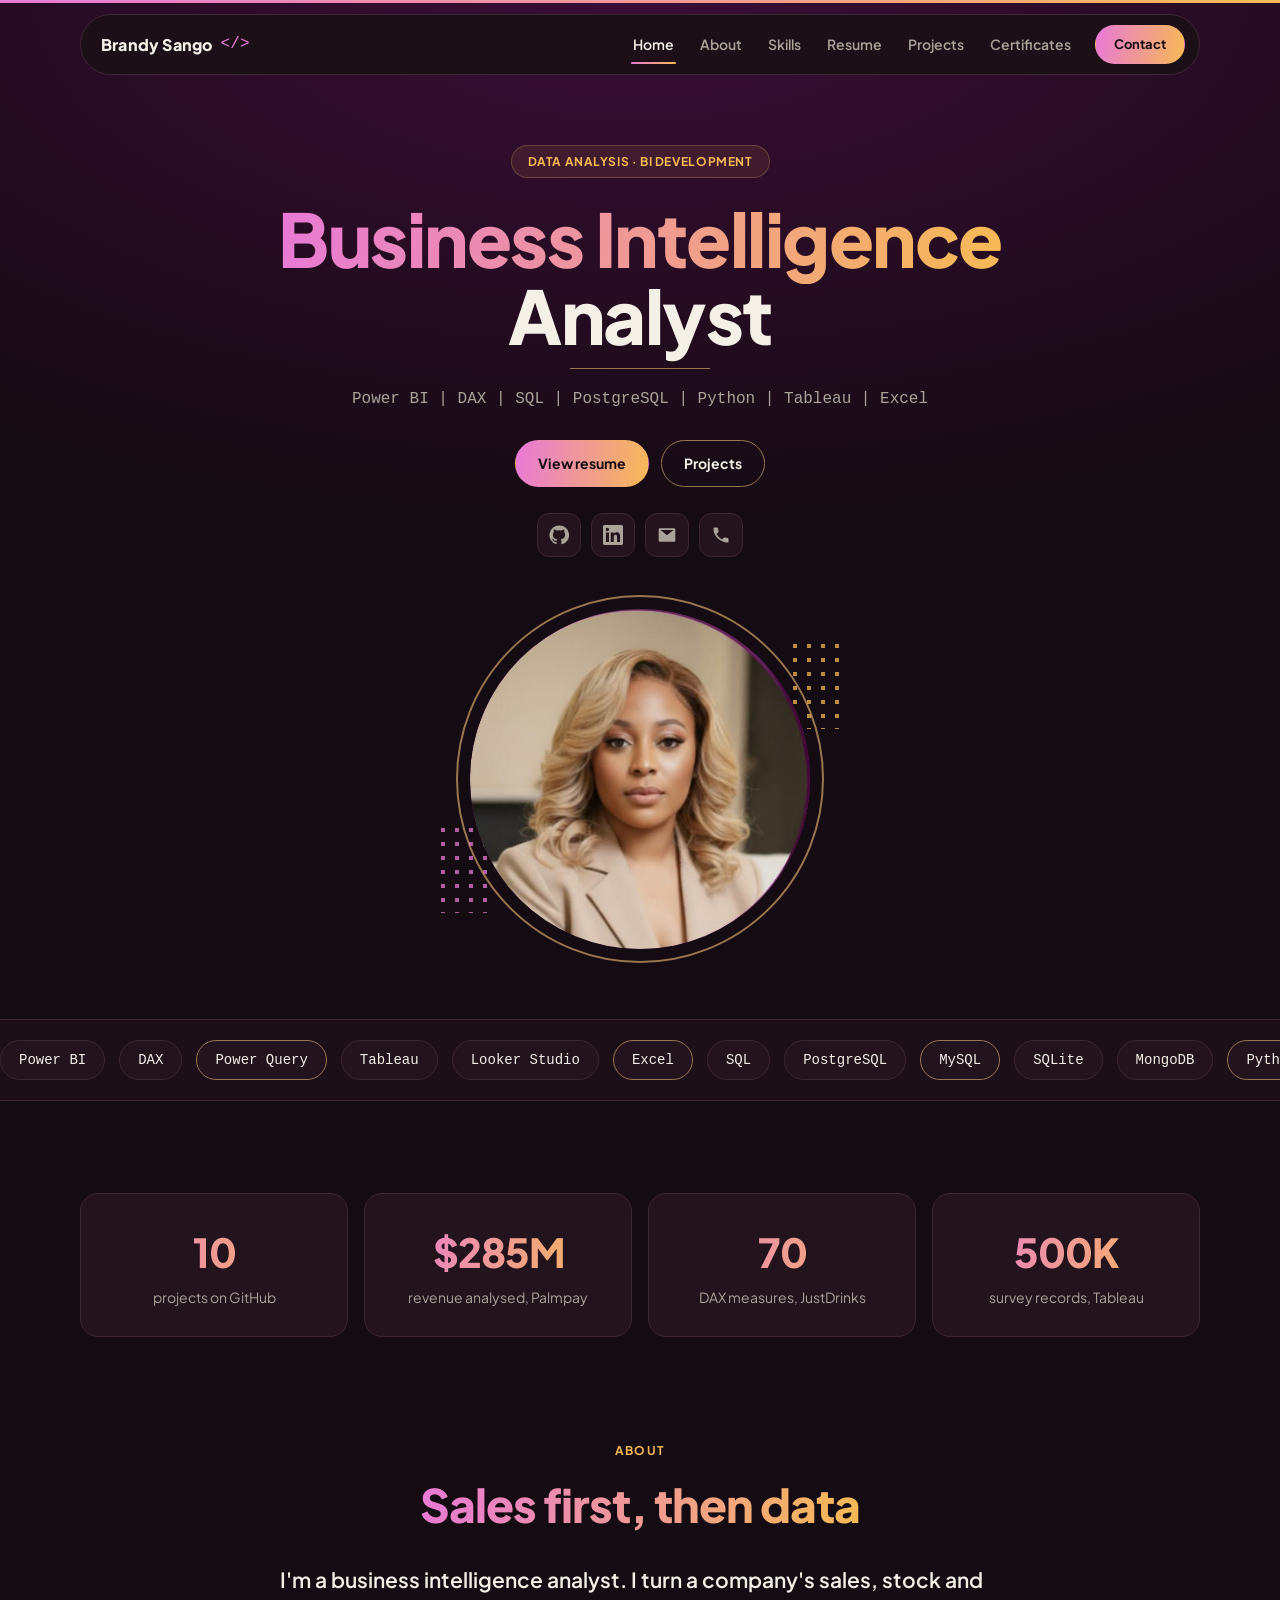
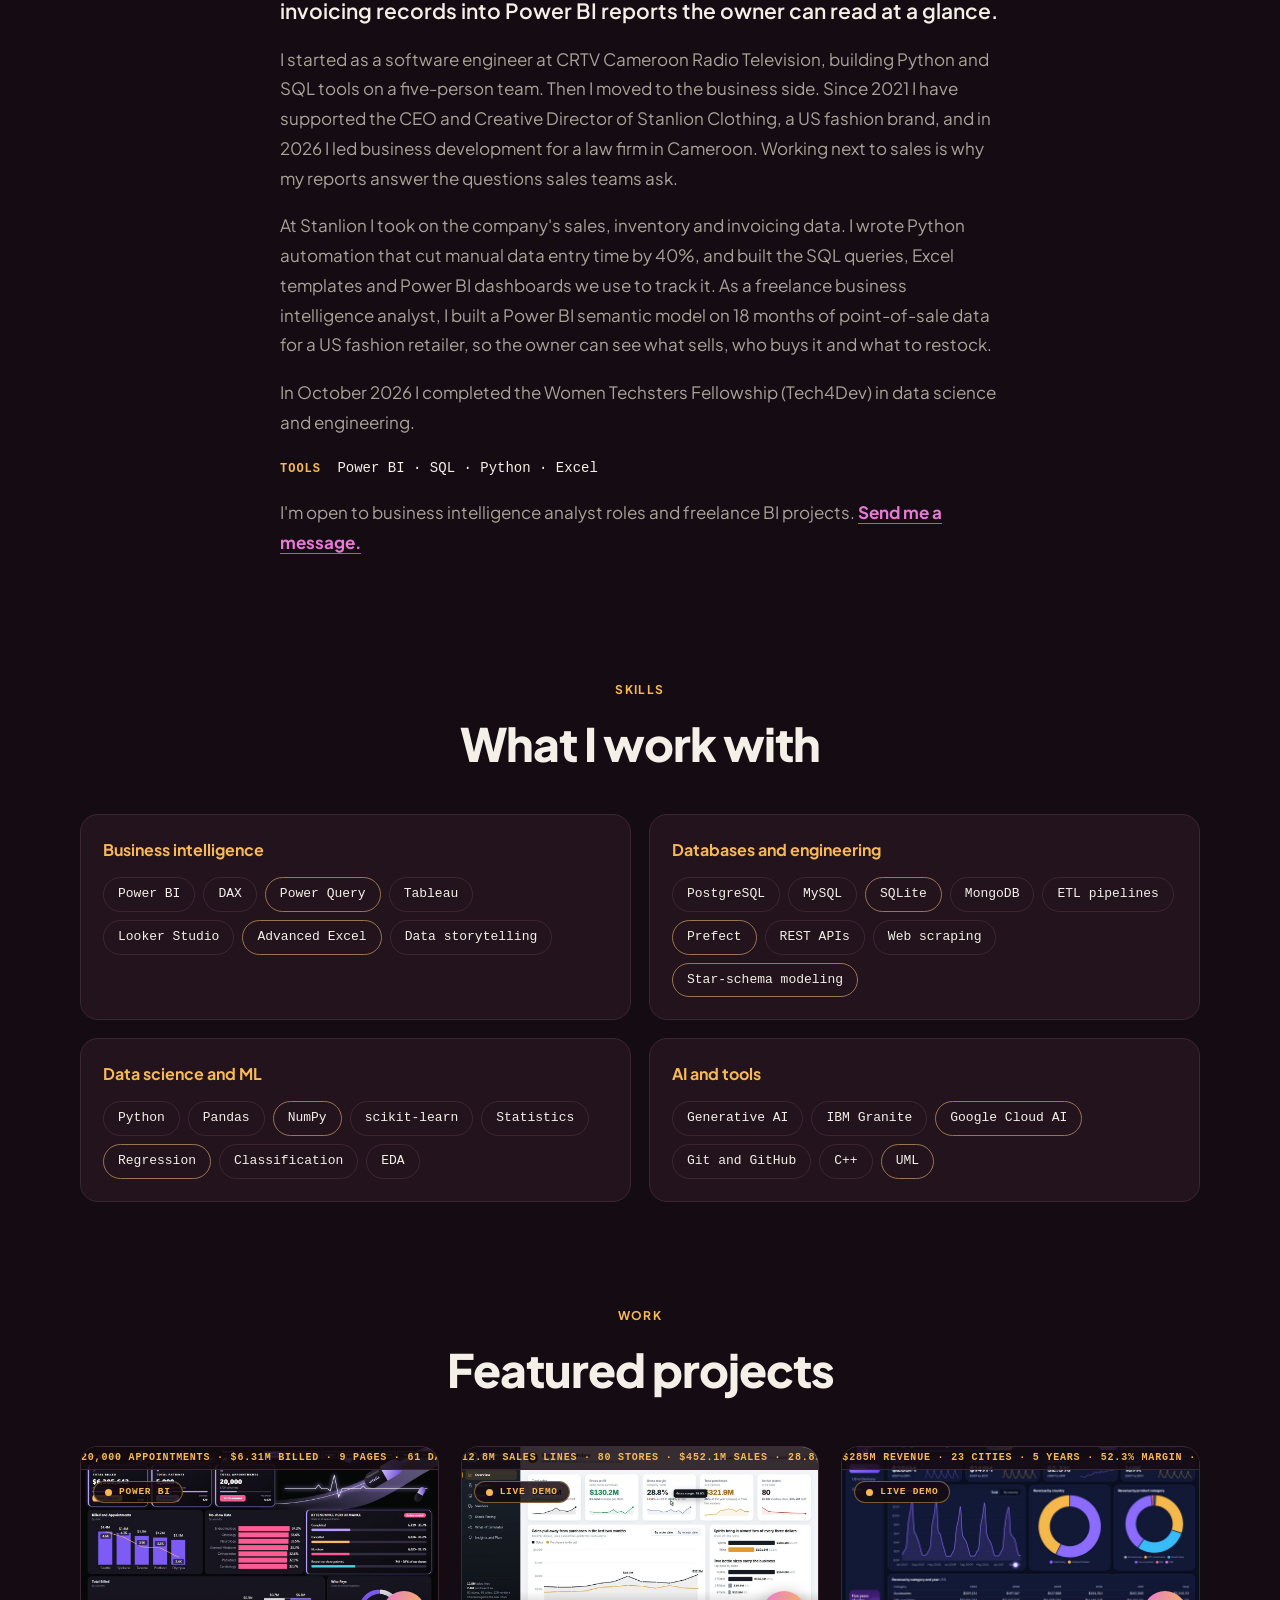
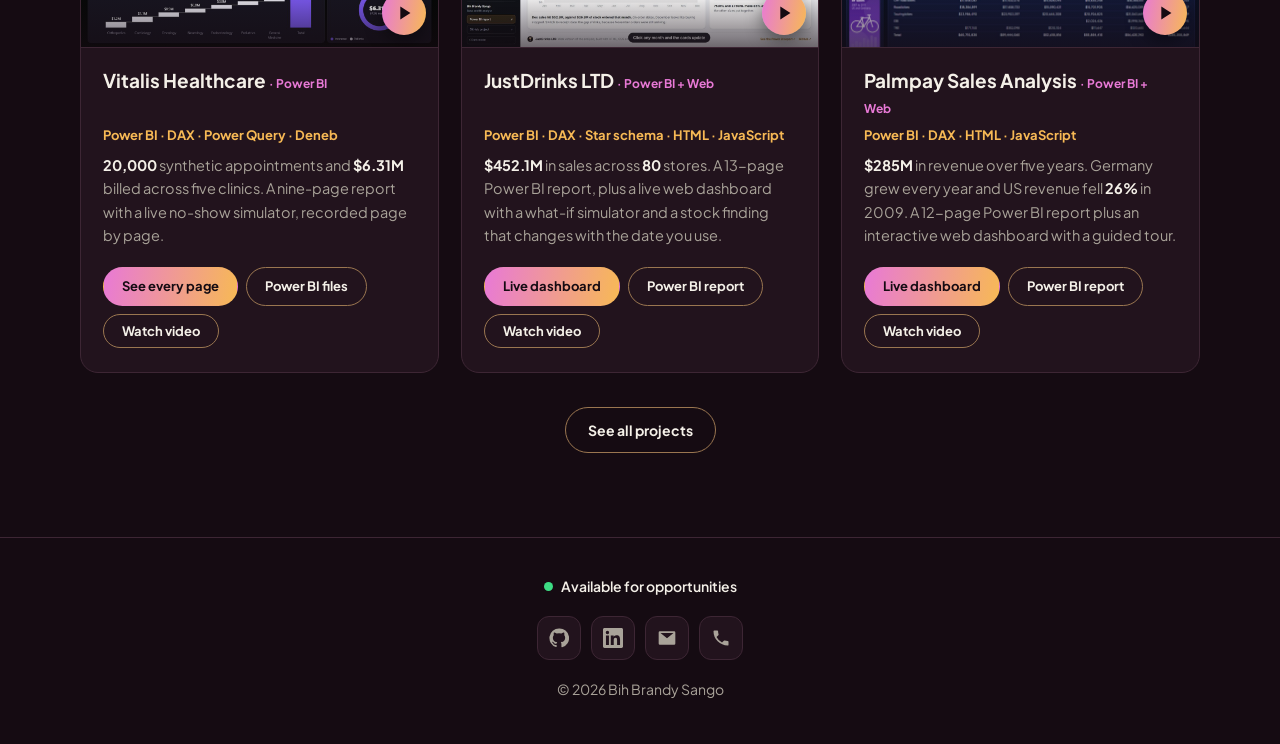
==== index.html @ f1792f14 "Host the JustDrinks live dashboard on the portfolio site Co-Authored-By: Claude Sonnet 5.5 <noreply@" ====
<!doctype html>
<html lang="en">
<head>
<meta charset="utf-8">
<meta name="viewport" content="width=device-width, initial-scale=1">
<title>Brandy Sango | Business Intelligence Analyst</title>
<meta name="description" content="Business intelligence analyst building Power BI, Tableau, SQL and Excel reports. Projects, certificates and résumé.">
<link rel="preconnect" href="https://fonts.googleapis.com">
<link rel="preconnect" href="https://fonts.gstatic.com" crossorigin>
<link href="https://fonts.googleapis.com/css2?family=Plus+Jakarta+Sans:wght@400;500;600;700;800&display=swap" rel="stylesheet">
<link rel="stylesheet" href="assets/css/style.css">
</head>
<body>

<header class="nav">
  <a class="logo" href="index.html">Brandy Sango <i>&lt;/&gt;</i></a>
  <button class="burger" aria-label="Menu"><svg width="22" height="22" viewBox="0 0 24 24" fill="none" stroke="currentColor" stroke-width="2" stroke-linecap="round"><path d="M4 7h16M4 12h16M4 17h16"/></svg></button>
  <nav class="menu">
    <a class="link on" href="index.html">Home</a>
    <a class="link" href="index.html#about">About</a>
    <a class="link" href="index.html#skills">Skills</a>
    <a class="link" href="resume.html">Resume</a>
    <a class="link" href="projects.html">Projects</a>
    <a class="link" href="certificates.html">Certificates</a>
    <a class="btn fill sm" href="contact.html">Contact</a>
  </nav>
</header>

<main>
<section class="hero" style="padding-bottom:70px">
    <div class="wrap">
    <span class="pill">Data analysis · BI development</span>
    <h1><span class="grad">Business Intelligence</span><br>Analyst</h1>
    <span class="hair"></span>
    <p class="tools">Power BI | DAX | SQL | PostgreSQL | Python | Tableau | Excel</p>
    <div class="cta">
      <a class="btn fill" href="assets/docs/Bih-Brandy-Sango-Resume-BI-Analyst.pdf" target="_blank" rel="noopener">View resume</a>
      <a class="btn line" href="projects.html">Projects</a>
    </div>
    <div class="social">
      <a href="https://github.com/bihbrandysango-cloud" aria-label="GitHub" target="_blank" rel="noopener"><svg viewBox="0 0 24 24"><path d="M12 .5a11.5 11.5 0 0 0-3.64 22.41c.58.1.79-.25.79-.56v-2c-3.2.7-3.88-1.37-3.88-1.37-.52-1.33-1.28-1.69-1.28-1.69-1.05-.72.08-.7.08-.7 1.15.08 1.76 1.19 1.76 1.19 1.02 1.76 2.68 1.25 3.34.96.1-.74.4-1.25.73-1.54-2.55-.29-5.24-1.28-5.24-5.69 0-1.26.45-2.28 1.19-3.09-.12-.29-.52-1.46.11-3.04 0 0 .97-.31 3.18 1.18a11 11 0 0 1 5.78 0c2.2-1.49 3.17-1.18 3.17-1.18.63 1.58.23 2.75.11 3.04.74.81 1.18 1.83 1.18 3.09 0 4.42-2.69 5.39-5.26 5.68.41.36.78 1.06.78 2.14v3.17c0 .31.21.67.8.56A11.5 11.5 0 0 0 12 .5z"/></svg></a>
      <a href="https://www.linkedin.com/in/bihbrandy/" aria-label="LinkedIn" target="_blank" rel="noopener"><svg viewBox="0 0 24 24"><path d="M20.45 20.45h-3.56v-5.57c0-1.33-.03-3.04-1.85-3.04-1.86 0-2.14 1.45-2.14 2.95v5.66H9.35V9h3.41v1.56h.05c.48-.9 1.64-1.85 3.37-1.85 3.6 0 4.27 2.37 4.27 5.46v6.28zM5.34 7.43a2.06 2.06 0 1 1 0-4.12 2.06 2.06 0 0 1 0 4.12zM7.12 20.45H3.56V9h3.56v11.45zM22.22 0H1.77C.79 0 0 .77 0 1.73v20.54C0 23.23.79 24 1.77 24h20.45c.98 0 1.78-.77 1.78-1.73V1.73C24 .77 23.2 0 22.22 0z"/></svg></a>
      <a href="mailto:bihbrandy15@gmail.com" aria-label="Email"><svg viewBox="0 0 24 24"><path d="M2 5.5A1.5 1.5 0 0 1 3.5 4h17A1.5 1.5 0 0 1 22 5.5v13a1.5 1.5 0 0 1-1.5 1.5h-17A1.5 1.5 0 0 1 2 18.5v-13zm2.2.5L12 12.2 19.8 6H4.2z"/></svg></a>
      <a href="tel:+237651899848" aria-label="Call +237 651 899 848"><svg viewBox="0 0 24 24"><path d="M6.62 10.79a15.05 15.05 0 0 0 6.59 6.59l2.2-2.2a1 1 0 0 1 1.01-.24 11.36 11.36 0 0 0 3.58.57 1 1 0 0 1 1 1V20a1 1 0 0 1-1 1A17 17 0 0 1 3 4a1 1 0 0 1 1-1h3.5a1 1 0 0 1 1 1c0 1.25.2 2.45.57 3.57a1 1 0 0 1-.25 1.02l-2.2 2.2z"/></svg></a>
    </div>
    <div class="photo">
      <div class="ring"></div>
      <div class="dots a"></div><div class="dots b"></div>
      <div class="frame"><img src="assets/img/headshot-circle.png" alt="Portrait of Brandy Sango"></div>
    </div>
  </div>
</section>

<div class="marquee" aria-label="Skills">
  <div class="track">
    <span class="chip">Power BI</span><span class="chip">DAX</span><span class="chip">Power Query</span><span class="chip">Tableau</span><span class="chip">Looker Studio</span><span class="chip">Excel</span><span class="chip">SQL</span><span class="chip">PostgreSQL</span><span class="chip">MySQL</span><span class="chip">SQLite</span><span class="chip">MongoDB</span><span class="chip">Python</span><span class="chip">Pandas</span><span class="chip">NumPy</span><span class="chip">scikit-learn</span><span class="chip">ETL</span><span class="chip">Prefect</span><span class="chip">REST APIs</span><span class="chip">Web scraping</span><span class="chip">Data modeling</span><span class="chip">Machine learning</span><span class="chip">Generative AI</span><span class="chip">Git</span>
    <span class="chip">Power BI</span><span class="chip">DAX</span><span class="chip">Power Query</span><span class="chip">Tableau</span><span class="chip">Looker Studio</span><span class="chip">Excel</span><span class="chip">SQL</span><span class="chip">PostgreSQL</span><span class="chip">MySQL</span><span class="chip">SQLite</span><span class="chip">MongoDB</span><span class="chip">Python</span><span class="chip">Pandas</span><span class="chip">NumPy</span><span class="chip">scikit-learn</span><span class="chip">ETL</span><span class="chip">Prefect</span><span class="chip">REST APIs</span><span class="chip">Web scraping</span><span class="chip">Data modeling</span><span class="chip">Machine learning</span><span class="chip">Generative AI</span><span class="chip">Git</span>
  </div>
</div>

<section>
  <div class="wrap">
    <div class="stats">
      <div class="stat rv"><b class="grad" data-count="10">0</b><span>projects on GitHub</span></div>
      <div class="stat rv d1"><b class="grad" data-count="285" data-prefix="$" data-suffix="M">0</b><span>revenue analysed, Palmpay</span></div>
      <div class="stat rv d2"><b class="grad" data-count="70">0</b><span>DAX measures, JustDrinks</span></div>
      <div class="stat rv d3"><b class="grad" data-count="500" data-suffix="K">0</b><span>survey records, Tableau</span></div>
    </div>
  </div>
</section>

<section id="about" style="padding-top:20px">
  <div class="wrap about">
    <div class="eyebrow">About</div>
    <h2 class="title"><span class="grad">Sales first, then data</span></h2>
    <div class="abtext">
      <p class="lead rv">I'm a business intelligence analyst. I turn a company's sales, stock and invoicing records into Power BI reports the owner can read at a glance.</p>
      <p class="rv">I started as a software engineer at CRTV Cameroon Radio Television, building Python and SQL tools on a five-person team. Then I moved to the business side. Since 2021 I have supported the CEO and Creative Director of Stanlion Clothing, a US fashion brand, and in 2026 I led business development for a law firm in Cameroon. Working next to sales is why my reports answer the questions sales teams ask.</p>
      <p class="rv">At Stanlion I took on the company's sales, inventory and invoicing data. I wrote Python automation that cut manual data entry time by 40%, and built the SQL queries, Excel templates and Power BI dashboards we use to track it. As a freelance business intelligence analyst, I built a Power BI semantic model on 18 months of point-of-sale data for a US fashion retailer, so the owner can see what sells, who buys it and what to restock.</p>
      <p class="rv">In October 2026 I completed the Women Techsters Fellowship (Tech4Dev) in data science and engineering.</p>
      <p class="tl rv"><span>Tools</span> Power BI · SQL · Python · Excel</p>
      <p class="rv">I'm open to business intelligence analyst roles and freelance BI projects. <a class="inl" href="contact.html">Send me a message.</a></p>
    </div>
  </div>
</section>

<section id="skills" style="padding-top:20px">
  <div class="wrap">
    <div class="eyebrow">Skills</div>
    <h2 class="title">What I work with</h2>
    <div class="skills">
      <div class="skillbox rv d0"><h3>Business intelligence</h3><div class="chips"><span class="chip">Power BI</span><span class="chip">DAX</span><span class="chip">Power Query</span><span class="chip">Tableau</span><span class="chip">Looker Studio</span><span class="chip">Advanced Excel</span><span class="chip">Data storytelling</span></div></div>
      <div class="skillbox rv d1"><h3>Databases and engineering</h3><div class="chips"><span class="chip">PostgreSQL</span><span class="chip">MySQL</span><span class="chip">SQLite</span><span class="chip">MongoDB</span><span class="chip">ETL pipelines</span><span class="chip">Prefect</span><span class="chip">REST APIs</span><span class="chip">Web scraping</span><span class="chip">Star-schema modeling</span></div></div>
      <div class="skillbox rv d2"><h3>Data science and ML</h3><div class="chips"><span class="chip">Python</span><span class="chip">Pandas</span><span class="chip">NumPy</span><span class="chip">scikit-learn</span><span class="chip">Statistics</span><span class="chip">Regression</span><span class="chip">Classification</span><span class="chip">EDA</span></div></div>
      <div class="skillbox rv d3"><h3>AI and tools</h3><div class="chips"><span class="chip">Generative AI</span><span class="chip">IBM Granite</span><span class="chip">Google Cloud AI</span><span class="chip">Git and GitHub</span><span class="chip">C++</span><span class="chip">UML</span></div></div>
    </div>
  </div>
</section>

<section style="padding-top:20px">
  <div class="wrap">
    <div class="eyebrow">Work</div>
    <h2 class="title">Featured projects</h2>
    <div class="cards">
      <article class="pcard vcard rv d0" data-tag="Power BI">
        <div class="shot">
          <div class="ticker" aria-hidden="true"><span>20,000 APPOINTMENTS  ·  $6.31M BILLED  ·  9 PAGES  ·  61 DAX MEASURES  ·  NO-SHOW SIMULATOR  ·  POWER BI  ·  20,000 APPOINTMENTS  ·  $6.31M BILLED  ·  9 PAGES  ·  61 DAX MEASURES  ·  NO-SHOW SIMULATOR  ·  POWER BI  ·  20,000 APPOINTMENTS  ·  $6.31M BILLED  ·  9 PAGES  ·  61 DAX MEASURES  ·  NO-SHOW SIMULATOR  ·  POWER BI  ·  20,000 APPOINTMENTS  ·  $6.31M BILLED  ·  9 PAGES  ·  61 DAX MEASURES  ·  NO-SHOW SIMULATOR  ·  POWER BI  ·  </span></div>
          <video class="cover" src="projects/vitalis/vitalis-tour.mp4" poster="projects/vitalis/poster.jpg" muted loop playsinline preload="none" aria-label="Silent screen recording of every page of the Vitalis Power BI report"></video>
          <span class="badge"><i></i>POWER BI</span>
          <button class="play" type="button" aria-label="Watch the 73-second walkthrough"><svg viewBox="0 0 24 24" width="22" height="22"><path d="M8 5v14l11-7z" fill="currentColor"/></svg></button>
        </div>
        <div class="body">
          <h3>Vitalis Healthcare <span class="tag">· Power BI</span></h3>
          <div class="tools-line">Power BI · DAX · Power Query · Deneb</div>
          <p><strong>20,000</strong> synthetic appointments and <strong>$6.31M</strong> billed across five clinics. A nine-page report with a live no-show simulator, recorded page by page.</p>
          <div class="actions"><a class="btn fill sm" href="projects/vitalis/">See every page</a><a class="btn line sm" href="https://github.com/bihbrandysango-cloud/vitalis-healthcare" target="_blank" rel="noopener">Power BI files</a><button class="btn line sm watch" type="button">Watch video</button></div>
        </div>
      </article>
      <article class="pcard vcard rv d0" data-tag="Capstone">
        <div class="shot">
          <div class="ticker" aria-hidden="true"><span>12.8M SALES LINES  ·  80 STORES  ·  $452.1M SALES  ·  28.8% MARGIN  ·  WHAT-IF SIMULATOR  ·  POWER BI + WEB  ·  12.8M SALES LINES  ·  80 STORES  ·  $452.1M SALES  ·  28.8% MARGIN  ·  WHAT-IF SIMULATOR  ·  POWER BI + WEB  ·  12.8M SALES LINES  ·  80 STORES  ·  $452.1M SALES  ·  28.8% MARGIN  ·  WHAT-IF SIMULATOR  ·  POWER BI + WEB  ·  12.8M SALES LINES  ·  80 STORES  ·  $452.1M SALES  ·  28.8% MARGIN  ·  WHAT-IF SIMULATOR  ·  POWER BI + WEB  ·  </span></div>
          <video class="cover" src="assets/video/justdrinks-walkthrough.mp4" poster="assets/img/projects/justdrinks-cover.jpg" muted loop playsinline preload="none" aria-label="Silent screen recording of the JustDrinks web dashboard"></video>
          <span class="badge"><i></i>LIVE DEMO</span>
          <button class="play" type="button" aria-label="Watch the 55-second walkthrough"><svg viewBox="0 0 24 24" width="22" height="22"><path d="M8 5v14l11-7z" fill="currentColor"/></svg></button>
        </div>
        <div class="body">
          <h3>JustDrinks LTD <span class="tag">· Power BI + Web</span></h3>
          <div class="tools-line">Power BI · DAX · Star schema · HTML · JavaScript</div>
          <p><strong>$452.1M</strong> in sales across <strong>80</strong> stores. A 13-page Power BI report, plus a live web dashboard with a what-if simulator and a stock finding that changes with the date you use.</p>
          <div class="actions"><a class="btn fill sm" href="projects/justdrinks/">Live dashboard</a><a class="btn line sm" href="https://github.com/bihbrandysango-cloud/justdrinks-ltd-analysis#report-pages" target="_blank" rel="noopener">Power BI report</a><button class="btn line sm watch" type="button">Watch video</button></div>
        </div>
      </article>
      <article class="pcard vcard rv d0" data-tag="Power BI">
        <div class="shot">
          <div class="ticker" aria-hidden="true"><span>$285M REVENUE  ·  23 CITIES  ·  5 YEARS  ·  52.3% MARGIN  ·  GUIDED TOUR  ·  POWER BI + WEB  ·  $285M REVENUE  ·  23 CITIES  ·  5 YEARS  ·  52.3% MARGIN  ·  GUIDED TOUR  ·  POWER BI + WEB  ·  $285M REVENUE  ·  23 CITIES  ·  5 YEARS  ·  52.3% MARGIN  ·  GUIDED TOUR  ·  POWER BI + WEB  ·  $285M REVENUE  ·  23 CITIES  ·  5 YEARS  ·  52.3% MARGIN  ·  GUIDED TOUR  ·  POWER BI + WEB  ·  </span></div>
          <video class="cover" src="projects/palmpay/palmpay-tour.mp4" poster="projects/palmpay/poster.jpg" muted loop playsinline preload="none" aria-label="Silent screen recording of the Palmpay web dashboard"></video>
          <span class="badge"><i></i>LIVE DEMO</span>
          <button class="play" type="button" aria-label="Watch the 30-second walkthrough"><svg viewBox="0 0 24 24" width="22" height="22"><path d="M8 5v14l11-7z" fill="currentColor"/></svg></button>
        </div>
        <div class="body">
          <h3>Palmpay Sales Analysis <span class="tag">· Power BI + Web</span></h3>
          <div class="tools-line">Power BI · DAX · HTML · JavaScript</div>
          <p><strong>$285M</strong> in revenue over five years. Germany grew every year and US revenue fell <strong>26%</strong> in 2009. A 12-page Power BI report plus an interactive web dashboard with a guided tour.</p>
          <div class="actions"><a class="btn fill sm" href="projects/palmpay/">Live dashboard</a><a class="btn line sm" href="https://github.com/bihbrandysango-cloud/palmpay-bi-assessment" target="_blank" rel="noopener">Power BI report</a><button class="btn line sm watch" type="button">Watch video</button></div>
        </div>
      </article>
    </div>
    <div class="more"><a class="btn line" href="projects.html">See all projects</a></div>
  </div>
</section>
</main>

<footer>
  <div class="wrap">
    <div class="avail">Available for opportunities</div>
    <div class="social">
      <a href="https://github.com/bihbrandysango-cloud" aria-label="GitHub" target="_blank" rel="noopener"><svg viewBox="0 0 24 24"><path d="M12 .5a11.5 11.5 0 0 0-3.64 22.41c.58.1.79-.25.79-.56v-2c-3.2.7-3.88-1.37-3.88-1.37-.52-1.33-1.28-1.69-1.28-1.69-1.05-.72.08-.7.08-.7 1.15.08 1.76 1.19 1.76 1.19 1.02 1.76 2.68 1.25 3.34.96.1-.74.4-1.25.73-1.54-2.55-.29-5.24-1.28-5.24-5.69 0-1.26.45-2.28 1.19-3.09-.12-.29-.52-1.46.11-3.04 0 0 .97-.31 3.18 1.18a11 11 0 0 1 5.78 0c2.2-1.49 3.17-1.18 3.17-1.18.63 1.58.23 2.75.11 3.04.74.81 1.18 1.83 1.18 3.09 0 4.42-2.69 5.39-5.26 5.68.41.36.78 1.06.78 2.14v3.17c0 .31.21.67.8.56A11.5 11.5 0 0 0 12 .5z"/></svg></a>
      <a href="https://www.linkedin.com/in/bihbrandy/" aria-label="LinkedIn" target="_blank" rel="noopener"><svg viewBox="0 0 24 24"><path d="M20.45 20.45h-3.56v-5.57c0-1.33-.03-3.04-1.85-3.04-1.86 0-2.14 1.45-2.14 2.95v5.66H9.35V9h3.41v1.56h.05c.48-.9 1.64-1.85 3.37-1.85 3.6 0 4.27 2.37 4.27 5.46v6.28zM5.34 7.43a2.06 2.06 0 1 1 0-4.12 2.06 2.06 0 0 1 0 4.12zM7.12 20.45H3.56V9h3.56v11.45zM22.22 0H1.77C.79 0 0 .77 0 1.73v20.54C0 23.23.79 24 1.77 24h20.45c.98 0 1.78-.77 1.78-1.73V1.73C24 .77 23.2 0 22.22 0z"/></svg></a>
      <a href="mailto:bihbrandy15@gmail.com" aria-label="Email"><svg viewBox="0 0 24 24"><path d="M2 5.5A1.5 1.5 0 0 1 3.5 4h17A1.5 1.5 0 0 1 22 5.5v13a1.5 1.5 0 0 1-1.5 1.5h-17A1.5 1.5 0 0 1 2 18.5v-13zm2.2.5L12 12.2 19.8 6H4.2z"/></svg></a>
      <a href="tel:+237651899848" aria-label="Call +237 651 899 848"><svg viewBox="0 0 24 24"><path d="M6.62 10.79a15.05 15.05 0 0 0 6.59 6.59l2.2-2.2a1 1 0 0 1 1.01-.24 11.36 11.36 0 0 0 3.58.57 1 1 0 0 1 1 1V20a1 1 0 0 1-1 1A17 17 0 0 1 3 4a1 1 0 0 1 1-1h3.5a1 1 0 0 1 1 1c0 1.25.2 2.45.57 3.57a1 1 0 0 1-.25 1.02l-2.2 2.2z"/></svg></a>
    </div>
    © 2026 Bih Brandy Sango
  </div>
</footer>

<script src="assets/js/main.js"></script>
<script src="assets/js/video-card.js"></script>
</body>
</html>
---- assets/css/style.css ----
:root {
  --bg: #150b12;
  --bg-2: #1c0f18;
  --card: #22131d;
  --line: #3d2634;
  --bronze: #9a7650;
  --text: #f4f0e8;
  --muted: #a9a399;
  --coral: #e879d6;
  --gold: #f7b955;
  --grad: linear-gradient(100deg, var(--coral), var(--gold));
  --radius: 18px;
  --max: 1120px;
}
* { box-sizing: border-box; }
html { scroll-behavior: smooth; }
body {
  margin: 0; background: radial-gradient(ellipse 90% 520px at 50% 0, #3a0d36 0%, rgba(58,13,54,0) 100%) no-repeat, var(--bg); color: var(--text);
  font-family: "Plus Jakarta Sans", system-ui, -apple-system, "Segoe UI", sans-serif;
  line-height: 1.6; -webkit-font-smoothing: antialiased; overflow-x: hidden;
}
body::before {
  content: ""; position: fixed; inset: 0 0 auto 0; height: 3px; z-index: 60;
  background: var(--grad);
}
a { color: inherit; text-decoration: none; }
img { max-width: 100%; display: block; }
.wrap { width: min(var(--max), 100% - 40px); margin: 0 auto; }
.grad {
  background: linear-gradient(100deg, var(--coral), var(--gold), var(--coral));
  background-size: 200% 100%;
  -webkit-background-clip: text; background-clip: text; color: transparent;
  animation: shimmer 6s linear infinite;
}
@keyframes shimmer { to { background-position: -200% 0; } }

/* nav */
.nav {
  position: sticky; top: 14px; z-index: 50; margin: 14px auto 0;
  width: min(var(--max), 100% - 28px);
  display: flex; align-items: center; gap: 22px;
  padding: 10px 14px 10px 20px; border-radius: 999px;
  background: var(--bg-2);
  border: 1px solid var(--line);
}
.logo { font-weight: 800; letter-spacing: .2px; margin-right: auto; display: flex; align-items: center; gap: 8px; }
.logo i { font-style: normal; color: var(--coral); font-family: ui-monospace, Consolas, monospace; font-weight: 500; }
.nav a.link { color: var(--muted); font-size: 14px; font-weight: 600; padding: 6px 2px; position: relative; transition: color .2s; }
.nav a.link:hover, .nav a.link.on { color: var(--text); }
.nav a.link.on::after, .nav a.link:hover::after {
  content: ""; position: absolute; left: 0; right: 0; bottom: -2px; height: 2px; border-radius: 2px; background: var(--grad);
}
.btn {
  display: inline-flex; align-items: center; gap: 8px; font-weight: 700; font-size: 14px;
  padding: 11px 22px; border-radius: 999px; border: 1px solid transparent; cursor: pointer;
  transition: transform .2s, box-shadow .25s, background .2s, border-color .2s;
}
.btn.fill { background: var(--grad); color: #150b12; }
.btn.fill:hover { transform: translateY(-2px); }
.btn.line { border-color: var(--bronze); color: var(--text); background: transparent; }
.btn.line:hover { border-color: var(--gold); transform: translateY(-2px); background: rgba(247, 185, 85, .07); }
.btn.sm { padding: 8px 18px; font-size: 13px; }
.burger { display: none; background: none; border: 0; color: var(--text); width: 36px; height: 36px; cursor: pointer; }

/* hero */
.hero { position: relative; padding: 70px 0 30px; text-align: center; overflow: hidden; }
.hero .wrap { position: relative; z-index: 1; }
.pill {
  display: inline-block; font-size: 12px; font-weight: 700; letter-spacing: .6px; text-transform: uppercase;
  padding: 6px 16px; border-radius: 999px; color: var(--gold);
  background: rgba(247, 185, 85, .09); border: 1px solid rgba(138, 106, 71, .55);
}
.hero h1 { font-size: clamp(38px, 7vw, 74px); line-height: 1.04; margin: 22px 0 14px; font-weight: 800; letter-spacing: -1.5px; }
.hero .tools { color: var(--muted); font-size: 16px; margin: 0 0 28px; font-family: ui-monospace, Consolas, monospace; }
.cta { display: flex; gap: 12px; justify-content: center; flex-wrap: wrap; }
.social { display: flex; gap: 10px; justify-content: center; margin-top: 26px; }
.social a {
  width: 44px; height: 44px; border-radius: 12px; display: grid; place-items: center;
  background: var(--card); border: 1px solid var(--line); color: var(--muted);
  transition: transform .2s, color .2s, border-color .2s;
}
.social a:hover { color: var(--gold); border-color: var(--bronze); transform: translateY(-3px); }
.social svg { width: 20px; height: 20px; fill: currentColor; }

/* photo */
.photo { position: relative; width: min(340px, 78vw); margin: 52px auto 0; aspect-ratio: 1; }
.photo .frame {
  position: absolute; inset: 0; border-radius: 50%; overflow: hidden;
  background: #692161;
  animation: bob 6s ease-in-out infinite;
}
.photo img { width: 100%; height: 100%; object-fit: cover; object-position: 50% 50%; mix-blend-mode: normal; }
.photo .ring { position: absolute; inset: -14px; border: 2px solid var(--bronze); border-radius: 50%; }
.dots { position: absolute; width: 56px; height: 90px; background-image: radial-gradient(var(--gold) 2.2px, transparent 2.4px); background-size: 14px 14px; opacity: .75; }
.dots.a { right: -34px; top: 30px; }
.dots.b { left: -34px; bottom: 36px; background-image: radial-gradient(var(--coral) 2.2px, transparent 2.4px); }
@keyframes bob { 50% { transform: translateY(-8px); } }

/* sections */
section { padding: 84px 0; }
.eyebrow { text-align: center; color: var(--gold); font-size: 12px; font-weight: 700; letter-spacing: 1.4px; text-transform: uppercase; }
h2.title { text-align: center; font-size: clamp(30px, 5vw, 46px); margin: 8px 0 14px; letter-spacing: -1px; font-weight: 800; }
.lede { text-align: center; color: var(--muted); max-width: 640px; margin: 0 auto; font-size: 17px; }

/* stats */
.stats { display: grid; grid-template-columns: repeat(auto-fit, minmax(190px, 1fr)); gap: 16px; margin-top: 8px; }
.stat {
  background: var(--card); border: 1px solid var(--line); border-radius: var(--radius); padding: 26px 20px; text-align: center;
  transition: transform .25s, border-color .25s;
}
.stat:hover { transform: translateY(-4px); border-color: var(--bronze); }
.stat b { display: block; font-size: 40px; font-weight: 800; letter-spacing: -1px; }
.stat span { color: var(--muted); font-size: 14px; }

/* project cards */
.cards { display: grid; grid-template-columns: repeat(auto-fit, minmax(300px, 1fr)); gap: 22px; margin-top: 40px; }
.pcard {
  background: var(--card); border: 1px solid var(--line); border-radius: var(--radius); overflow: hidden;
  display: flex; flex-direction: column; transition: transform .3s, border-color .3s, box-shadow .3s;
}
.pcard:hover { transform: translateY(-6px); border-color: var(--bronze); }
.pcard .shot { aspect-ratio: 16 / 9; overflow: hidden; border-bottom: 1px solid var(--line); background: #000; }
.pcard .shot img { width: 100%; height: 100%; object-fit: cover; transition: transform .6s; }
.pcard:hover .shot img { transform: scale(1.05); }
.pcard .body { padding: 20px 22px 24px; display: flex; flex-direction: column; gap: 8px; flex: 1; }
.pcard h3 { margin: 0; font-size: 19px; line-height: 1.3; }
.tag { font-size: 12px; font-weight: 700; color: var(--coral); }
.tools-line { color: var(--gold); font-size: 13px; font-weight: 700; }
.pcard p { margin: 0; color: var(--muted); font-size: 14.5px; }
.pcard p strong { color: var(--text); }
.pcard .actions { margin-top: auto; padding-top: 12px; display: flex; gap: 8px; flex-wrap: wrap; }
.more { text-align: center; margin-top: 34px; }

/* skills marquee */
.marquee { overflow: hidden; border-block: 1px solid var(--line); padding: 20px 0; background: var(--bg-2); }
.track { display: flex; gap: 14px; width: max-content; animation: slide 32s linear infinite; }
.marquee:hover .track { animation-play-state: paused; }
.chip {
  font-family: ui-monospace, Consolas, monospace; font-size: 14px; padding: 8px 18px; border-radius: 999px;
  border: 1px solid var(--line); color: var(--text); background: var(--card); white-space: nowrap;
}
.chip:nth-child(3n) { border-color: var(--bronze); }
@keyframes slide { to { transform: translateX(-50%); } }

/* skills */
.skills { display: grid; grid-template-columns: repeat(auto-fit, minmax(min(100%, 460px), 1fr)); gap: 18px; margin-top: 34px; }
.skillbox { background: var(--card); border: 1px solid var(--line); border-radius: var(--radius); padding: 22px; transition: border-color .25s, transform .25s; }
.skillbox:hover { border-color: var(--bronze); transform: translateY(-4px); }
.skillbox h3 { margin: 0 0 14px; font-size: 16px; color: var(--gold); }
.chips { display: flex; flex-wrap: wrap; gap: 8px; }
.chips .chip { font-size: 13px; padding: 6px 14px; transition: border-color .2s, color .2s; }
.chips .chip:hover { border-color: var(--coral); color: var(--coral); }

/* about */
.about { max-width: 720px; margin: 0 auto; text-align: center; }
.about p { color: var(--muted); font-size: 18px; margin: 0 0 14px; }
.about p b { color: var(--text); font-weight: 700; }

/* footer */
footer { border-top: 1px solid var(--line); padding: 36px 0 44px; text-align: center; color: var(--muted); font-size: 14px; }
footer .social { margin: 0 0 18px; }
.avail { display: inline-flex; align-items: center; gap: 8px; color: var(--text); font-weight: 600; margin-bottom: 18px; }
.avail::before { content: ""; width: 9px; height: 9px; border-radius: 50%; background: #3ddc84; animation: pulse 2s infinite; }
@keyframes pulse { 50% { opacity: .35; } }

/* reveal */
.rv { opacity: 0; transform: translateY(26px); transition: opacity .7s ease, transform .7s ease; }
.rv.in { opacity: 1; transform: none; }
.rv.d1 { transition-delay: .1s; } .rv.d2 { transition-delay: .2s; } .rv.d3 { transition-delay: .3s; }

@media (max-width: 860px) {
  .nav { gap: 10px; border-radius: 22px; flex-wrap: wrap; }
  .burger { display: block; }
  .nav .menu { display: none; width: 100%; flex-direction: column; gap: 10px; padding: 8px 0 6px; }
  .nav.open .menu { display: flex; }
  .nav .menu { order: 3; }
}
@media (min-width: 861px) { .nav .menu { display: contents; } }
@media (prefers-reduced-motion: reduce) {
  *, *::before, *::after { animation: none !important; transition: none !important; }
  .rv { opacity: 1; transform: none; }
}

/* certificates */
.filters { display: flex; gap: 8px; justify-content: center; flex-wrap: wrap; margin: 26px 0 8px; }
.fchip { font: 600 13px "Plus Jakarta Sans", sans-serif; color: var(--muted); background: var(--card); border: 1px solid var(--line); padding: 8px 18px; border-radius: 999px; cursor: pointer; transition: all .2s; }
.fchip:hover { color: var(--text); border-color: var(--bronze); }
.fchip.on { background: var(--grad); color: #150b12; border-color: transparent; }
.clist { margin-top: 24px; display: grid; gap: 12px; }
.crow { display: flex; align-items: center; gap: 18px; background: var(--card); border: 1px solid var(--line); border-radius: var(--radius); padding: 18px 22px; transition: transform .25s, border-color .25s, box-shadow .25s; }
.crow:hover { transform: translateX(6px); border-color: var(--bronze); }
.crow.hide { display: none; }
.cthumb { flex: none; width: 52px; height: 52px; border-radius: 14px; background: #2d1927; border: 1px solid var(--line); display: grid; place-items: center; }
.cthumb svg { width: 24px; height: 24px; fill: var(--gold); }
.cmain { flex: 1; min-width: 0; }
.cmain h3 { margin: 0; font-size: 17px; line-height: 1.3; }
.cissuer { color: var(--coral); font-weight: 700; font-size: 14px; margin: 2px 0; }
.cmain p { margin: 0; color: var(--muted); font-size: 14px; }
.cdate { flex: none; text-align: right; color: var(--muted); font: 500 13px ui-monospace, Consolas, monospace; }
.cdate span { display: block; color: var(--gold); margin-top: 4px; font-family: "Plus Jakarta Sans", sans-serif; font-weight: 700; }
@media (max-width: 640px) { .crow { flex-wrap: wrap; } .cdate { text-align: left; width: 100%; } .cthumb { width: 44px; height: 44px; } }

/* resume */
.sub { margin: 46px 0 16px; font-size: 24px; letter-spacing: -.5px; color: var(--gold); }
.xlist { display: grid; gap: 14px; }
.xcard { display: grid; grid-template-columns: 190px 1fr; gap: 24px; background: var(--card); border: 1px solid var(--line); border-radius: var(--radius); padding: 22px 26px; transition: border-color .25s, transform .25s; }
.xcard:hover { border-color: var(--bronze); transform: translateY(-3px); }
.xdate { background: #2d1927; border-radius: 12px; padding: 14px; text-align: center; align-self: start; }
.xdate b { color: var(--coral); font-size: 14px; }
.xbody h3 { margin: 0; font-size: 18px; }
.xbody ul { margin: 10px 0 0; padding-left: 18px; color: var(--muted); font-size: 14.5px; }
.xbody li { margin: 4px 0; }
@media (max-width: 720px) { .xcard { grid-template-columns: 1fr; gap: 12px; } .xdate { text-align: left; } }

/* hero entrance */
.hero .pill, .hero h1, .hero .tools, .hero .cta, .hero .social, .hero .photo { opacity: 0; animation: enter .9s cubic-bezier(.2,.7,.2,1) forwards; }
.hero .pill { animation-delay: .1s; }
.hero h1 { animation-delay: .25s; }
.hero .tools { animation-delay: .55s; }
.hero .cta { animation-delay: .7s; }
.hero .social { animation-delay: .85s; }
.hero .photo { animation-delay: 1s; }
@keyframes enter { from { opacity: 0; transform: translateY(18px); } to { opacity: 1; transform: none; } }
.hair { display: block; height: 1px; width: 0; margin: 0 auto 18px; background: var(--bronze); animation: hair 1.2s .5s ease forwards; }
@keyframes hair { to { width: 140px; } }
.photo .ring { animation: ringin 1.4s 1.2s ease both; }
@keyframes ringin { from { opacity: 0; transform: scale(.92); } to { opacity: 1; transform: none; } }

/* contact */
.ccards { display: grid; grid-template-columns: repeat(auto-fit, minmax(min(100%, 300px), 1fr)); gap: 16px; margin-top: 38px; }
.ccard { display: flex; align-items: center; gap: 16px; background: var(--card); border: 1px solid var(--line); border-radius: 22px; padding: 22px 24px; transition: transform .25s, border-color .25s; min-width: 0; }
a.ccard:hover { transform: translateY(-4px); border-color: var(--bronze); }
.cicon { flex: none; width: 52px; height: 52px; border-radius: 14px; background: #2d1927; border: 1px solid var(--line); display: grid; place-items: center; transition: background .25s; }
a.ccard:hover .cicon { background: rgba(232, 121, 214, .16); }
.cicon svg { width: 24px; height: 24px; fill: var(--coral); }
.ctxt { min-width: 0; display: flex; flex-direction: column; }
.ctxt b { font-size: 17px; }
.ctxt span { color: var(--muted); font-size: 14px; overflow: hidden; text-overflow: ellipsis; white-space: nowrap; }
.nav .btn.on { outline: 2px solid var(--bronze); outline-offset: 2px; }

/* about text */
.abtext { max-width: 760px; margin: 22px auto 0; text-align: left; }
.abtext p { color: var(--muted); font-size: 17px; margin: 0 0 18px; line-height: 1.75; }
.abtext p.lead { color: var(--text); font-size: 21px; font-weight: 600; line-height: 1.5; }
.abtext .tl { font-family: ui-monospace, Consolas, monospace; font-size: 14px; color: var(--text); }
.abtext .tl span { color: var(--gold); font-weight: 700; margin-right: 8px; text-transform: uppercase; font-size: 12px; letter-spacing: 1px; }
.abtext a.inl { color: var(--coral); font-weight: 700; border-bottom: 1px solid var(--bronze); }
.abtext a.inl:hover { color: var(--gold); }

/* video project card */
.vcard .shot { position: relative; }
.vcard .cover { width: 100%; height: 100%; object-fit: cover; display: block; cursor: pointer; }
.vcard .shot::after { content: ""; position: absolute; inset: 0; pointer-events: none; background: linear-gradient(to bottom, transparent 72%, rgba(21, 11, 18, .6)); }
.vcard .ticker { position: absolute; left: 0; right: 0; top: 0; z-index: 3; overflow: hidden; white-space: nowrap; background: rgba(21, 11, 18, .86); border-bottom: 1px solid var(--line); color: var(--gold); font: 700 10px/1 ui-monospace, Consolas, monospace; letter-spacing: .08em; padding: 6px 0; }
.vcard .ticker span { display: inline-block; animation: vticker 60s linear infinite; }
@keyframes vticker { to { transform: translateX(-50%); } }
.vcard .badge { position: absolute; left: 12px; top: 34px; z-index: 3; display: inline-flex; align-items: center; gap: 7px; background: rgba(21, 11, 18, .86); border: 1px solid rgba(247, 185, 85, .45); border-radius: 99px; padding: 4px 11px; color: var(--gold); font: 700 9.5px/1.2 ui-monospace, Consolas, monospace; letter-spacing: .08em; pointer-events: none; }
.vcard .badge i { width: 7px; height: 7px; border-radius: 50%; background: var(--gold); }
.vcard .play { position: absolute; right: 12px; bottom: 12px; z-index: 3; width: 44px; height: 44px; border: 0; border-radius: 50%; display: grid; place-items: center; cursor: pointer; background: var(--grad); color: #150b12; box-shadow: 0 6px 18px rgba(0, 0, 0, .45); transition: transform .2s; }
.vcard .play:hover { transform: scale(1.08); }
.vcard button.btn { font-family: inherit; cursor: pointer; }

.vmodal { width: min(1100px, 94vw); padding: 0; border: 1px solid var(--line); border-radius: var(--radius); background: #000; overflow: hidden; }
.vmodal::backdrop { background: rgba(10, 5, 9, .85); }
.vmodal video { display: block; width: 100%; height: auto; }
.vmodal .x { position: absolute; right: 10px; top: 10px; z-index: 2; width: 36px; height: 36px; border: 0; border-radius: 50%; cursor: pointer; background: rgba(21, 11, 18, .85); color: var(--text); font-size: 18px; }
@media (prefers-reduced-motion: reduce) { .vcard .ticker span { animation: none; } }

.pcard .shot video { width: 100%; height: 100%; object-fit: cover; display: block; }

/* equal cards */
.cards { grid-template-columns: repeat(auto-fill, minmax(min(100%, 320px), 1fr)); grid-auto-rows: 1fr; align-items: stretch; }
.pcard { height: 100%; min-width: 0; }
.pcard .shot { flex: none; aspect-ratio: 16 / 9; width: 100%; min-width: 0; overflow: hidden; position: relative; }
.pcard .shot img, .pcard .shot video { position: absolute; inset: 0; width: 100%; height: 100%; object-fit: cover; display: block; }
.pcard .body { flex: 1; }
.pcard h3 { min-height: 2.6em; }
.pcard p { flex: 1; }

/* tool groups */
.toolnav { margin: 30px 0 6px; position: sticky; top: 76px; z-index: 20; padding: 8px 0; background: linear-gradient(var(--bg) 70%, transparent); }
.fchip b { font-weight: 800; opacity: .7; margin-left: 4px; }
.toolgroup { margin-top: 40px; scroll-margin-top: 130px; }
.toolgroup.hide { display: none; }
.toolhead { display: flex; align-items: baseline; gap: 14px; flex-wrap: wrap; border-bottom: 1px solid var(--line); padding-bottom: 10px; }
.toolhead h3 { margin: 0; font-size: 26px; letter-spacing: -.5px; background: var(--grad); -webkit-background-clip: text; background-clip: text; color: transparent; }
.toolhead span { color: var(--muted); font-size: 14px; }
.toolgroup .cards { margin-top: 22px; }
.toolgroup .pcard { min-height: 556px; }
section.toolgroup { padding: 0; margin-top: 34px; }
.toolnav + .toolgroup { margin-top: 26px; }
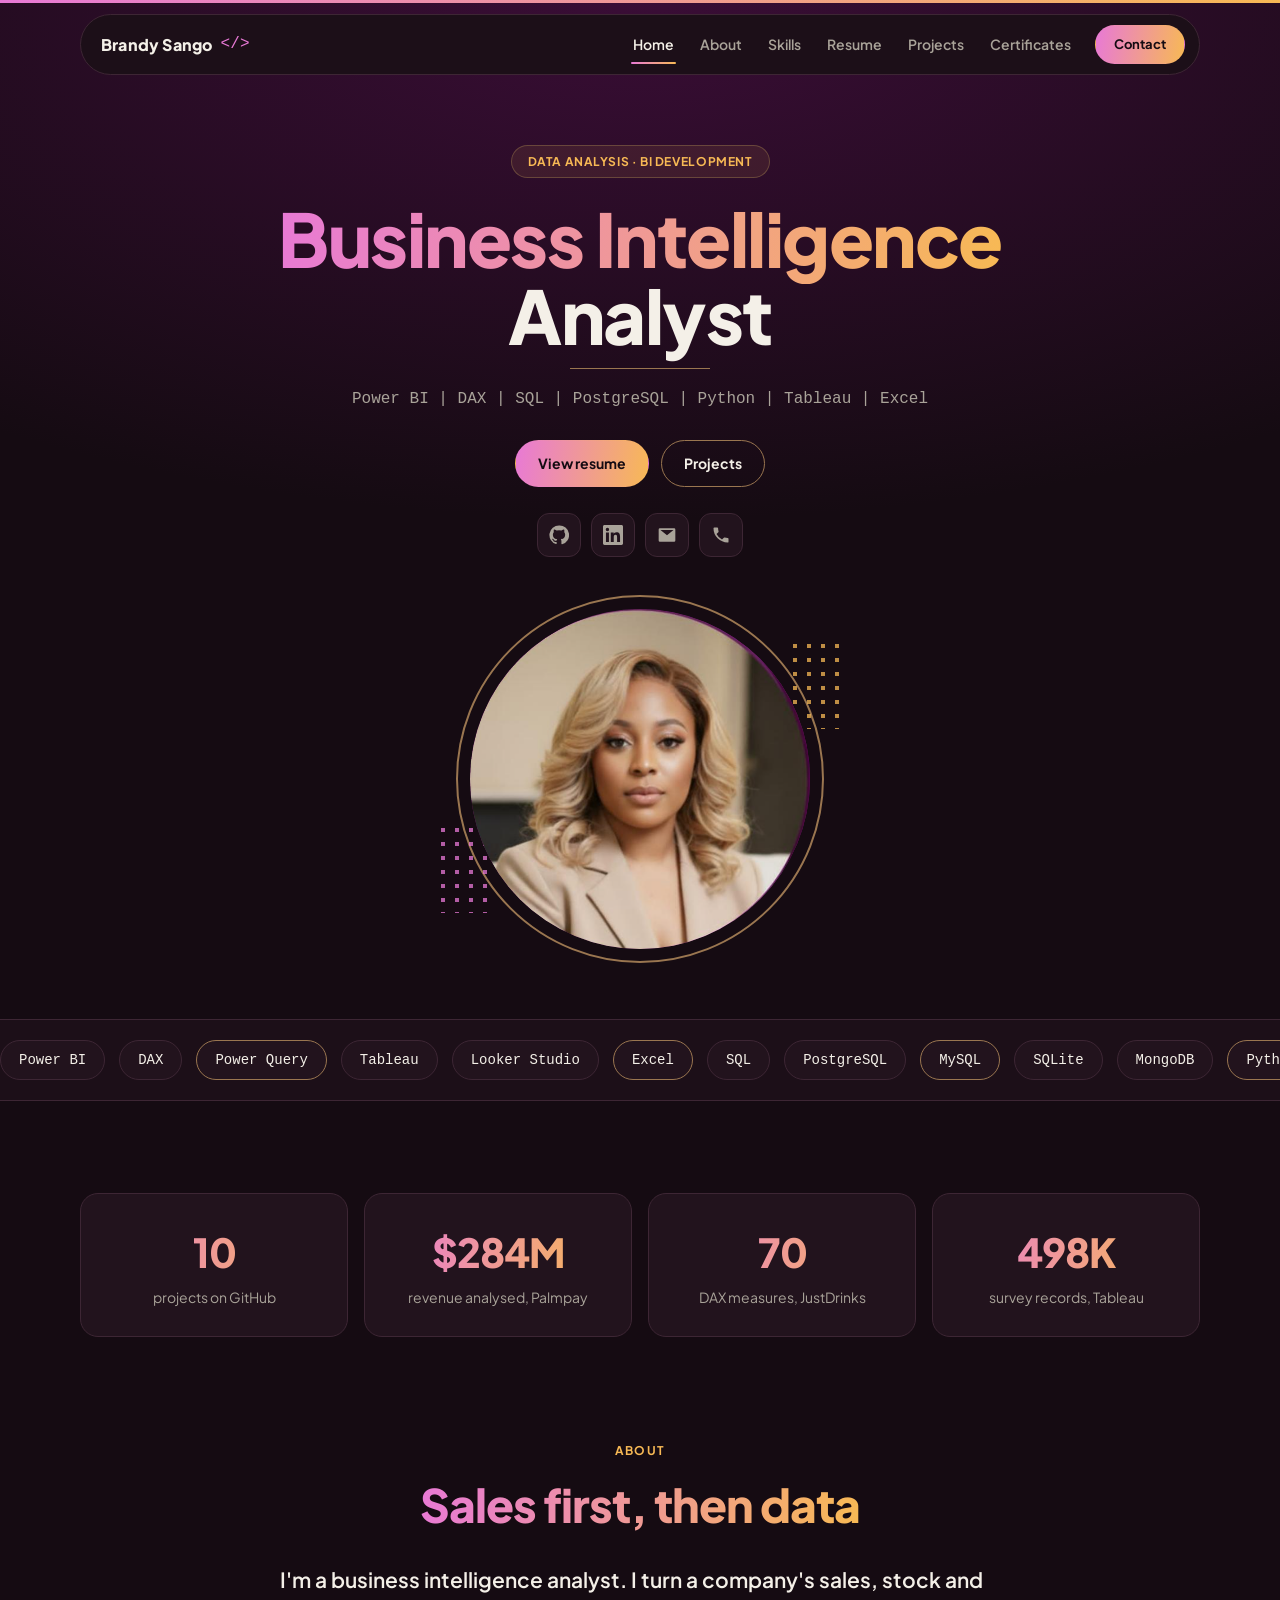
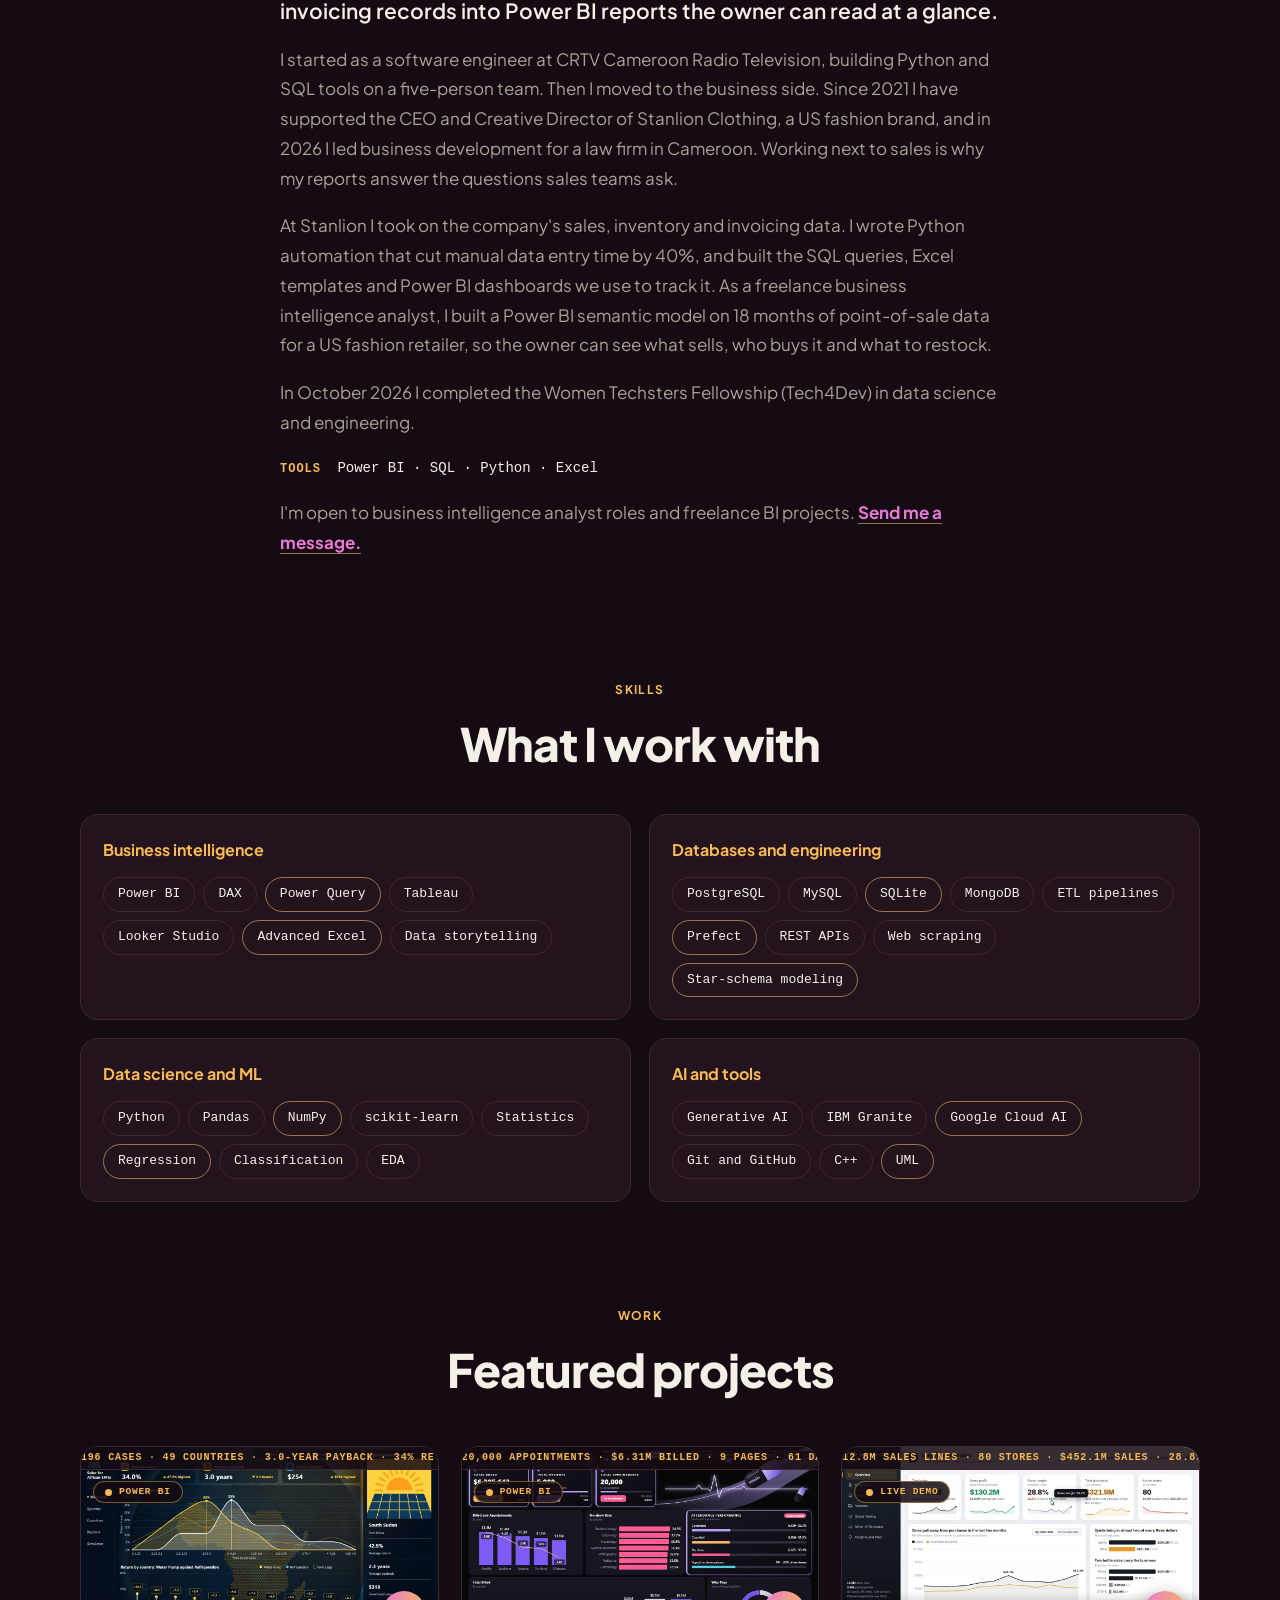
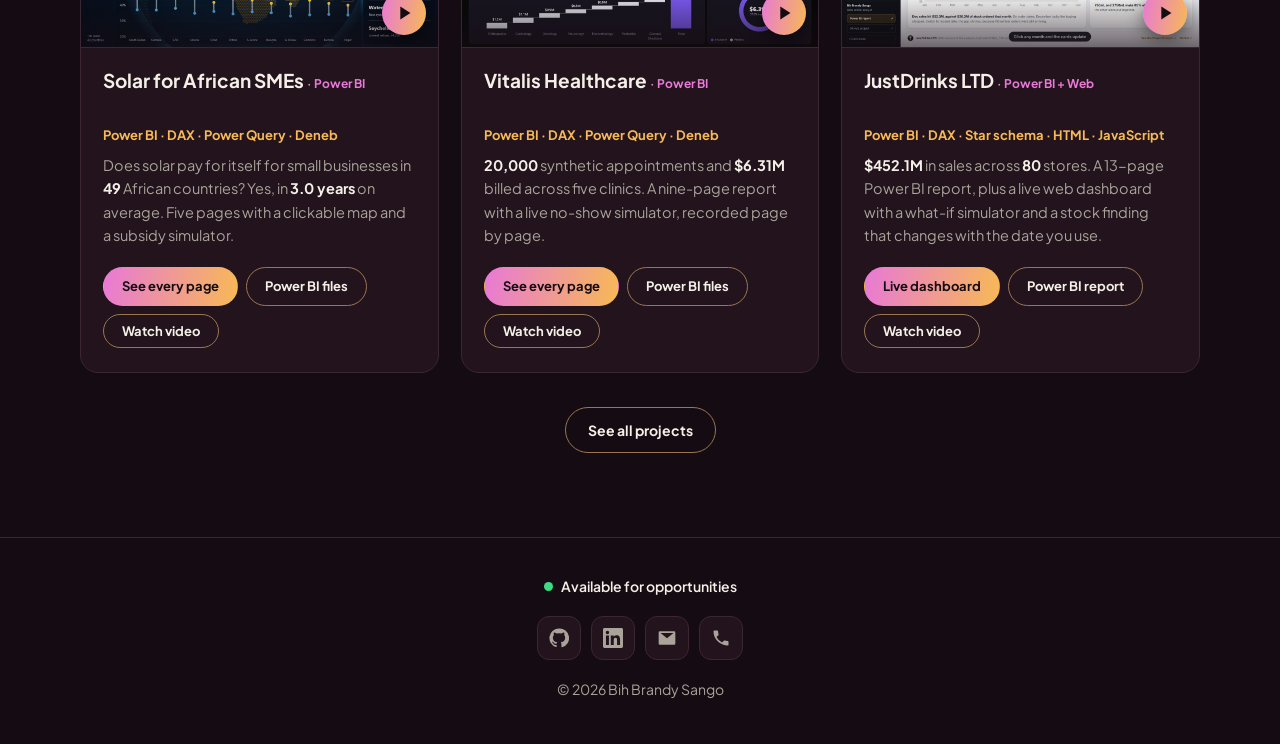
==== commit 74335b5d: "Add Solar for African SMEs page, walkthrough and project cards Solar is first on Projects and Home. " ====
--- a/index.html
+++ b/index.html
@@ -104,6 +104,20 @@
     <div class="cards">
       <article class="pcard vcard rv d0" data-tag="Power BI">
         <div class="shot">
+          <div class="ticker" aria-hidden="true"><span>196 CASES  ·  49 COUNTRIES  ·  3.0-YEAR PAYBACK  ·  34% RETURN  ·  SUBSIDY SIMULATOR  ·  POWER BI  ·  196 CASES  ·  49 COUNTRIES  ·  3.0-YEAR PAYBACK  ·  34% RETURN  ·  SUBSIDY SIMULATOR  ·  POWER BI  ·  196 CASES  ·  49 COUNTRIES  ·  3.0-YEAR PAYBACK  ·  34% RETURN  ·  SUBSIDY SIMULATOR  ·  POWER BI  ·  196 CASES  ·  49 COUNTRIES  ·  3.0-YEAR PAYBACK  ·  34% RETURN  ·  SUBSIDY SIMULATOR  ·  POWER BI  ·  </span></div>
+          <video class="cover" src="projects/solar/solar-tour.mp4" poster="projects/solar/poster.jpg" muted loop playsinline preload="none" aria-label="Silent screen recording of every page of the Solar for African SMEs Power BI report"></video>
+          <span class="badge"><i></i>POWER BI</span>
+          <button class="play" type="button" aria-label="Watch the 51-second walkthrough"><svg viewBox="0 0 24 24" width="22" height="22"><path d="M8 5v14l11-7z" fill="currentColor"/></svg></button>
+        </div>
+        <div class="body">
+          <h3>Solar for African SMEs <span class="tag">· Power BI</span></h3>
+          <div class="tools-line">Power BI · DAX · Power Query · Deneb</div>
+          <p>Does solar pay for itself for small businesses in <strong>49</strong> African countries? Yes, in <strong>3.0 years</strong> on average. Five pages with a clickable map and a subsidy simulator.</p>
+          <div class="actions"><a class="btn fill sm" href="projects/solar/">See every page</a><a class="btn line sm" href="https://github.com/bihbrandysango-cloud/solar-sme-financial-impact" target="_blank" rel="noopener">Power BI files</a><button class="btn line sm watch" type="button">Watch video</button></div>
+        </div>
+      </article>
+      <article class="pcard vcard rv d0" data-tag="Power BI">
+        <div class="shot">
           <div class="ticker" aria-hidden="true"><span>20,000 APPOINTMENTS  ·  $6.31M BILLED  ·  9 PAGES  ·  61 DAX MEASURES  ·  NO-SHOW SIMULATOR  ·  POWER BI  ·  20,000 APPOINTMENTS  ·  $6.31M BILLED  ·  9 PAGES  ·  61 DAX MEASURES  ·  NO-SHOW SIMULATOR  ·  POWER BI  ·  20,000 APPOINTMENTS  ·  $6.31M BILLED  ·  9 PAGES  ·  61 DAX MEASURES  ·  NO-SHOW SIMULATOR  ·  POWER BI  ·  20,000 APPOINTMENTS  ·  $6.31M BILLED  ·  9 PAGES  ·  61 DAX MEASURES  ·  NO-SHOW SIMULATOR  ·  POWER BI  ·  </span></div>
           <video class="cover" src="projects/vitalis/vitalis-tour.mp4" poster="projects/vitalis/poster.jpg" muted loop playsinline preload="none" aria-label="Silent screen recording of every page of the Vitalis Power BI report"></video>
           <span class="badge"><i></i>POWER BI</span>
@@ -130,20 +144,6 @@
           <div class="actions"><a class="btn fill sm" href="projects/justdrinks/">Live dashboard</a><a class="btn line sm" href="https://github.com/bihbrandysango-cloud/justdrinks-ltd-analysis#report-pages" target="_blank" rel="noopener">Power BI report</a><button class="btn line sm watch" type="button">Watch video</button></div>
         </div>
       </article>
-      <article class="pcard vcard rv d0" data-tag="Power BI">
-        <div class="shot">
-          <div class="ticker" aria-hidden="true"><span>$285M REVENUE  ·  23 CITIES  ·  5 YEARS  ·  52.3% MARGIN  ·  GUIDED TOUR  ·  POWER BI + WEB  ·  $285M REVENUE  ·  23 CITIES  ·  5 YEARS  ·  52.3% MARGIN  ·  GUIDED TOUR  ·  POWER BI + WEB  ·  $285M REVENUE  ·  23 CITIES  ·  5 YEARS  ·  52.3% MARGIN  ·  GUIDED TOUR  ·  POWER BI + WEB  ·  $285M REVENUE  ·  23 CITIES  ·  5 YEARS  ·  52.3% MARGIN  ·  GUIDED TOUR  ·  POWER BI + WEB  ·  </span></div>
-          <video class="cover" src="projects/palmpay/palmpay-tour.mp4" poster="projects/palmpay/poster.jpg" muted loop playsinline preload="none" aria-label="Silent screen recording of the Palmpay web dashboard"></video>
-          <span class="badge"><i></i>LIVE DEMO</span>
-          <button class="play" type="button" aria-label="Watch the 30-second walkthrough"><svg viewBox="0 0 24 24" width="22" height="22"><path d="M8 5v14l11-7z" fill="currentColor"/></svg></button>
-        </div>
-        <div class="body">
-          <h3>Palmpay Sales Analysis <span class="tag">· Power BI + Web</span></h3>
-          <div class="tools-line">Power BI · DAX · HTML · JavaScript</div>
-          <p><strong>$285M</strong> in revenue over five years. Germany grew every year and US revenue fell <strong>26%</strong> in 2009. A 12-page Power BI report plus an interactive web dashboard with a guided tour.</p>
-          <div class="actions"><a class="btn fill sm" href="projects/palmpay/">Live dashboard</a><a class="btn line sm" href="https://github.com/bihbrandysango-cloud/palmpay-bi-assessment" target="_blank" rel="noopener">Power BI report</a><button class="btn line sm watch" type="button">Watch video</button></div>
-        </div>
-      </article>
     </div>
     <div class="more"><a class="btn line" href="projects.html">See all projects</a></div>
   </div>
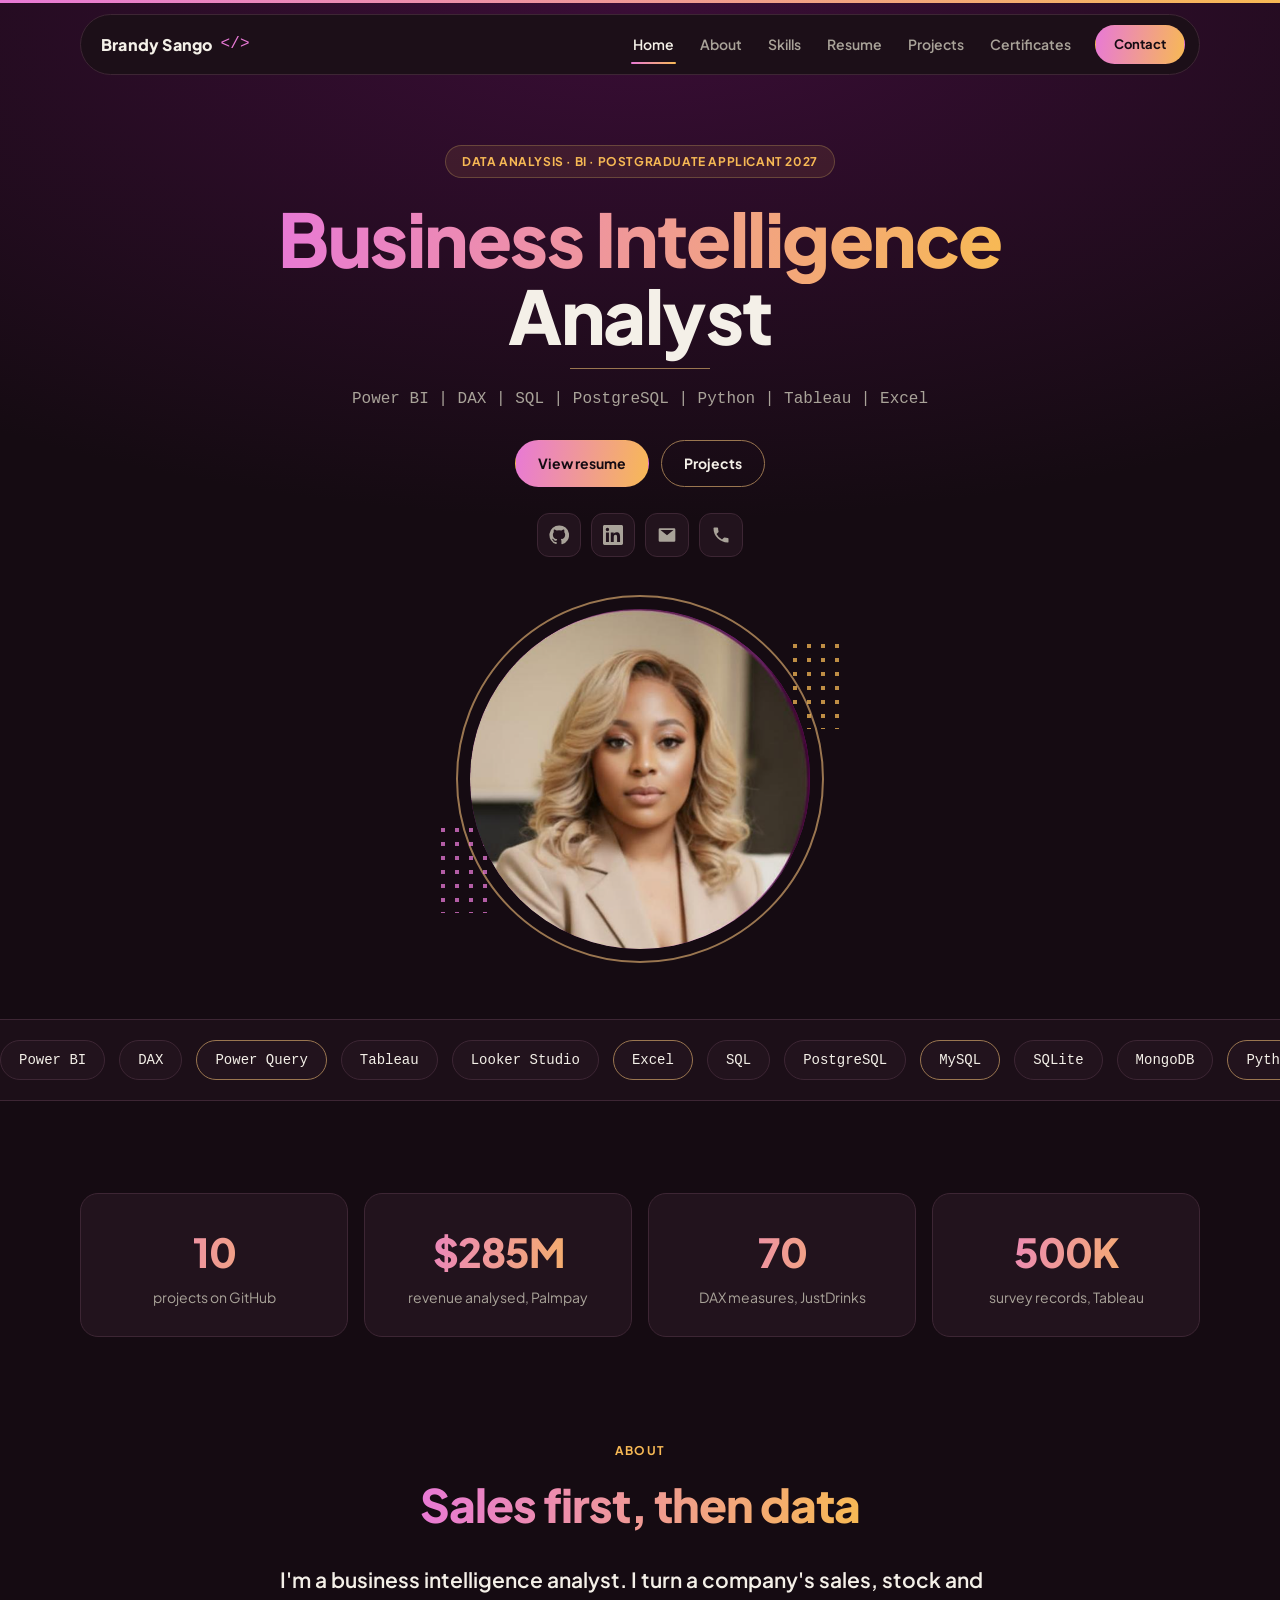
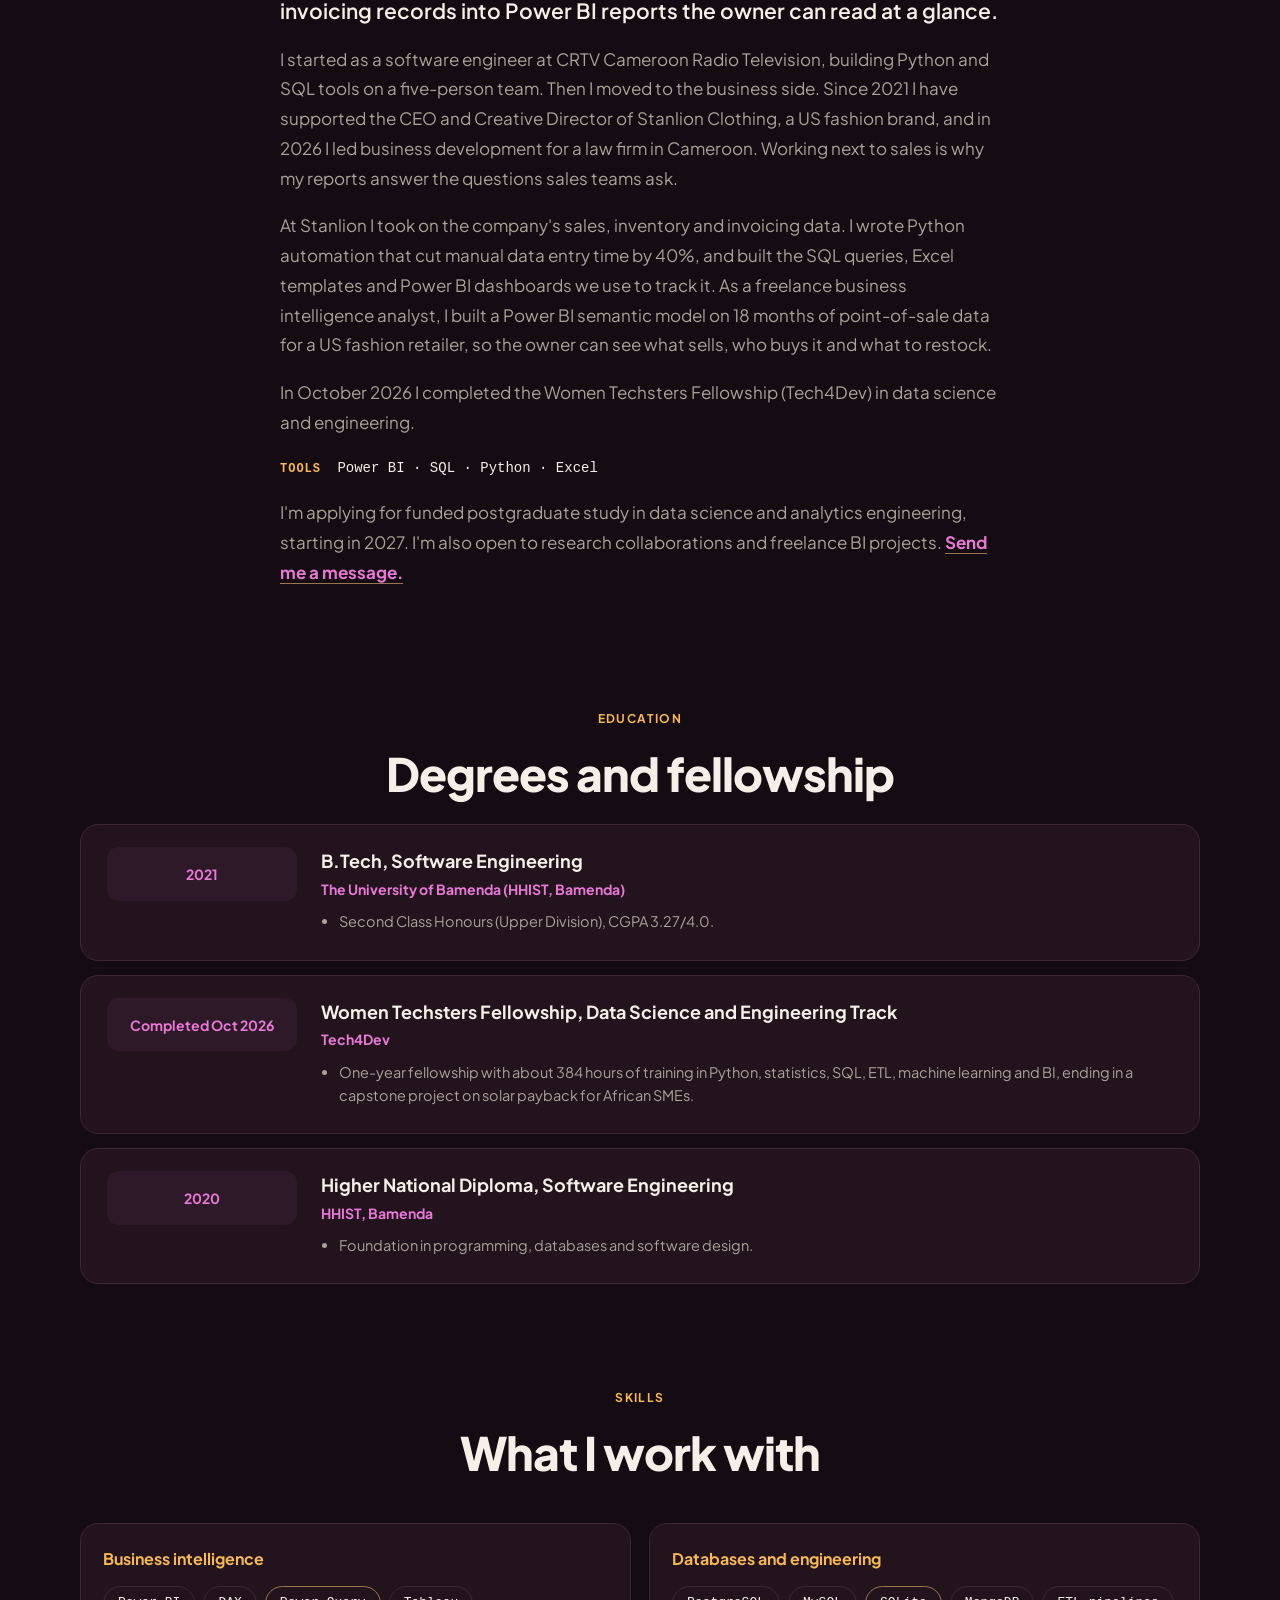
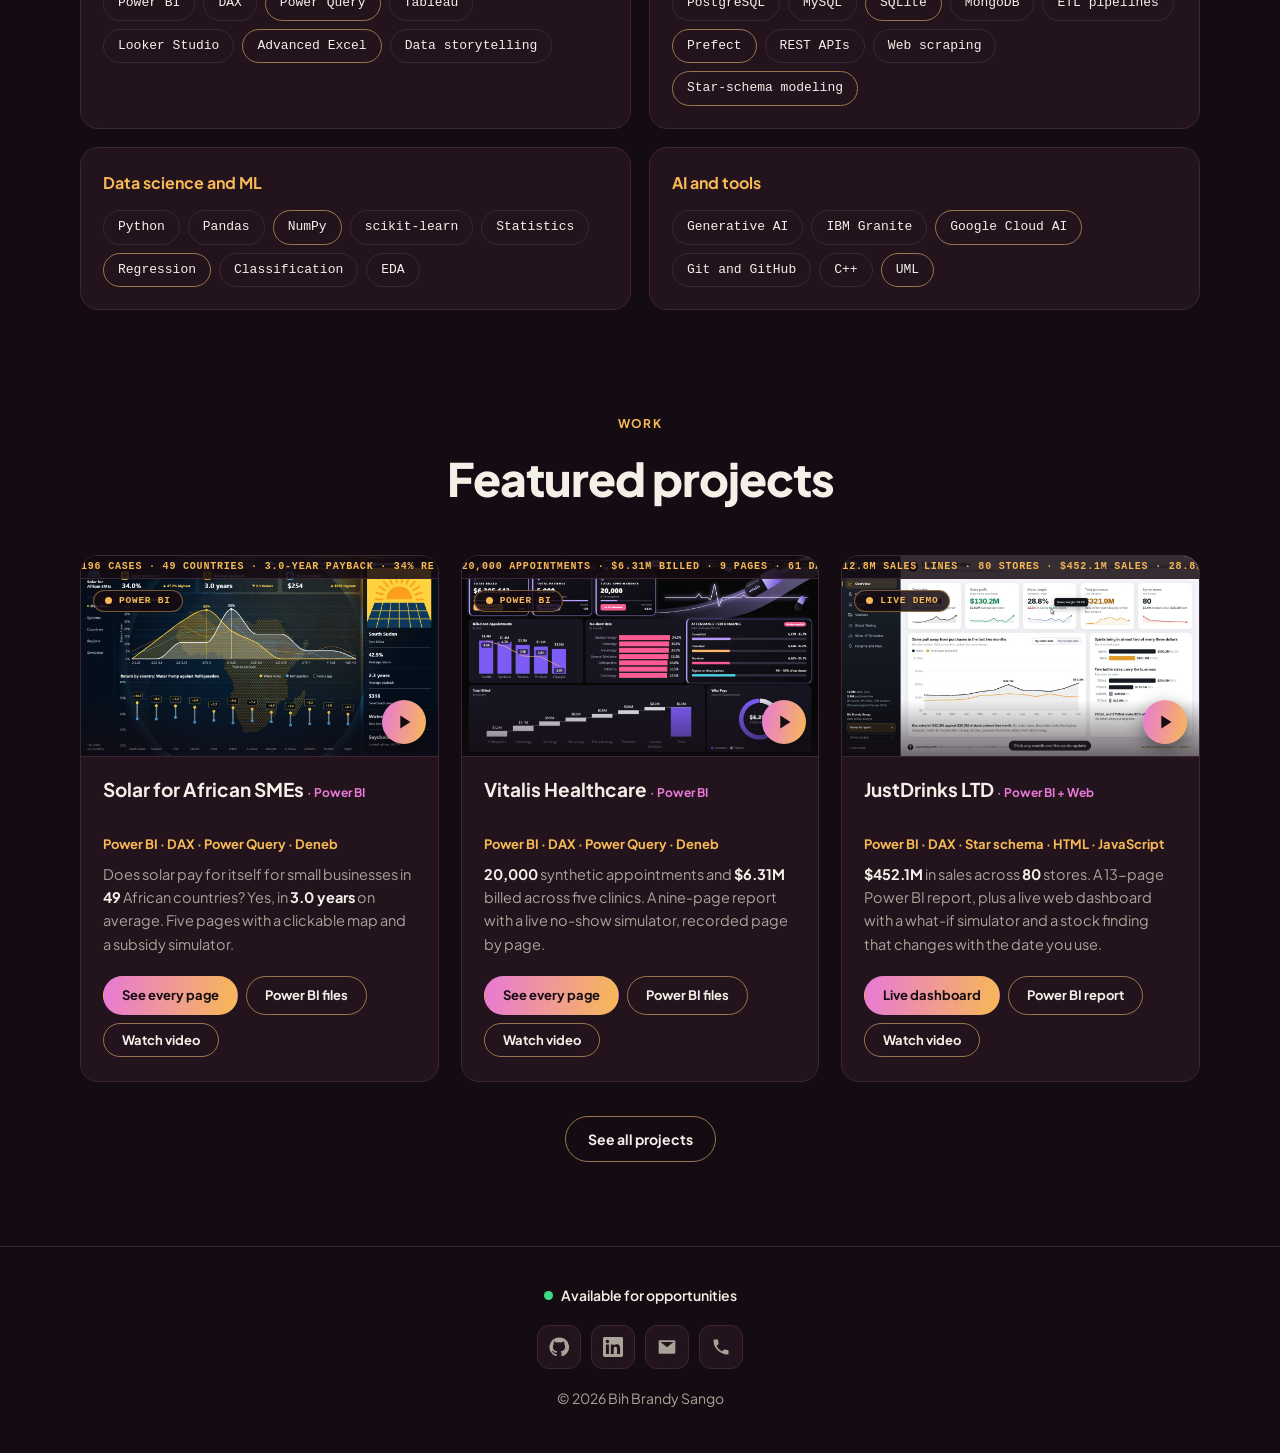
==== commit 3ee47985: "Home: add postgraduate line and education section; rename Udemy course Co-Authored-By: Claude Opus 5" ====
--- a/index.html
+++ b/index.html
@@ -29,7 +29,7 @@
 <main>
 <section class="hero" style="padding-bottom:70px">
     <div class="wrap">
-    <span class="pill">Data analysis · BI development</span>
+    <span class="pill">Data analysis · BI · Postgraduate applicant 2027</span>
     <h1><span class="grad">Business Intelligence</span><br>Analyst</h1>
     <span class="hair"></span>
     <p class="tools">Power BI | DAX | SQL | PostgreSQL | Python | Tableau | Excel</p>
@@ -79,7 +79,19 @@
       <p class="rv">At Stanlion I took on the company's sales, inventory and invoicing data. I wrote Python automation that cut manual data entry time by 40%, and built the SQL queries, Excel templates and Power BI dashboards we use to track it. As a freelance business intelligence analyst, I built a Power BI semantic model on 18 months of point-of-sale data for a US fashion retailer, so the owner can see what sells, who buys it and what to restock.</p>
       <p class="rv">In October 2026 I completed the Women Techsters Fellowship (Tech4Dev) in data science and engineering.</p>
       <p class="tl rv"><span>Tools</span> Power BI · SQL · Python · Excel</p>
-      <p class="rv">I'm open to business intelligence analyst roles and freelance BI projects. <a class="inl" href="contact.html">Send me a message.</a></p>
+      <p class="rv">I'm applying for funded postgraduate study in data science and analytics engineering, starting in 2027. I'm also open to research collaborations and freelance BI projects. <a class="inl" href="contact.html">Send me a message.</a></p>
+    </div>
+  </div>
+</section>
+
+<section id="education" style="padding-top:20px">
+  <div class="wrap">
+    <div class="eyebrow">Education</div>
+    <h2 class="title">Degrees and fellowship</h2>
+    <div class="xlist">
+      <div class="xcard rv"><div class="xdate"><b>2021</b></div><div class="xbody"><h3>B.Tech, Software Engineering</h3><div class="cissuer">The University of Bamenda (HHIST, Bamenda)</div><ul><li>Second Class Honours (Upper Division), CGPA 3.27/4.0.</li></ul></div></div>
+      <div class="xcard rv"><div class="xdate"><b>Completed Oct 2026</b></div><div class="xbody"><h3>Women Techsters Fellowship, Data Science and Engineering Track</h3><div class="cissuer">Tech4Dev</div><ul><li>One-year fellowship with about 384 hours of training in Python, statistics, SQL, ETL, machine learning and BI, ending in a capstone project on solar payback for African SMEs.</li></ul></div></div>
+      <div class="xcard rv"><div class="xdate"><b>2020</b></div><div class="xbody"><h3>Higher National Diploma, Software Engineering</h3><div class="cissuer">HHIST, Bamenda</div><ul><li>Foundation in programming, databases and software design.</li></ul></div></div>
     </div>
   </div>
 </section>
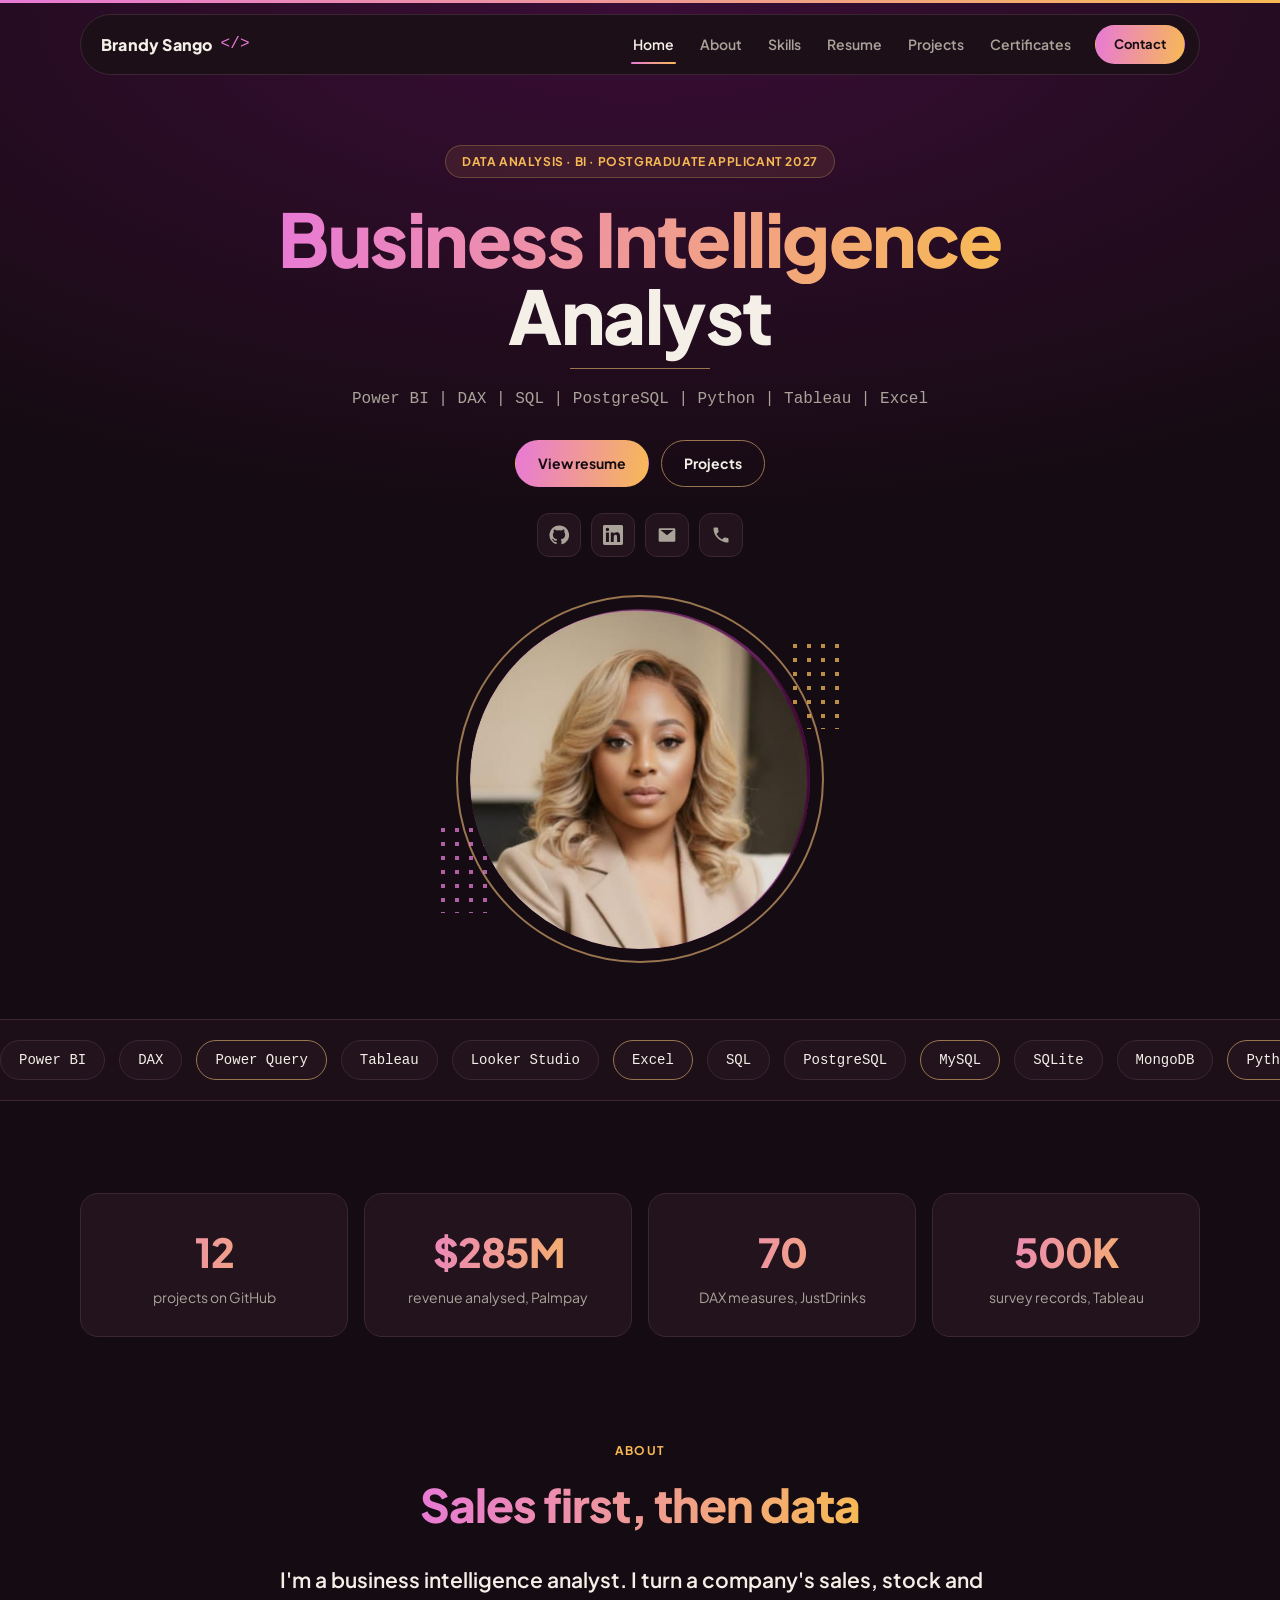
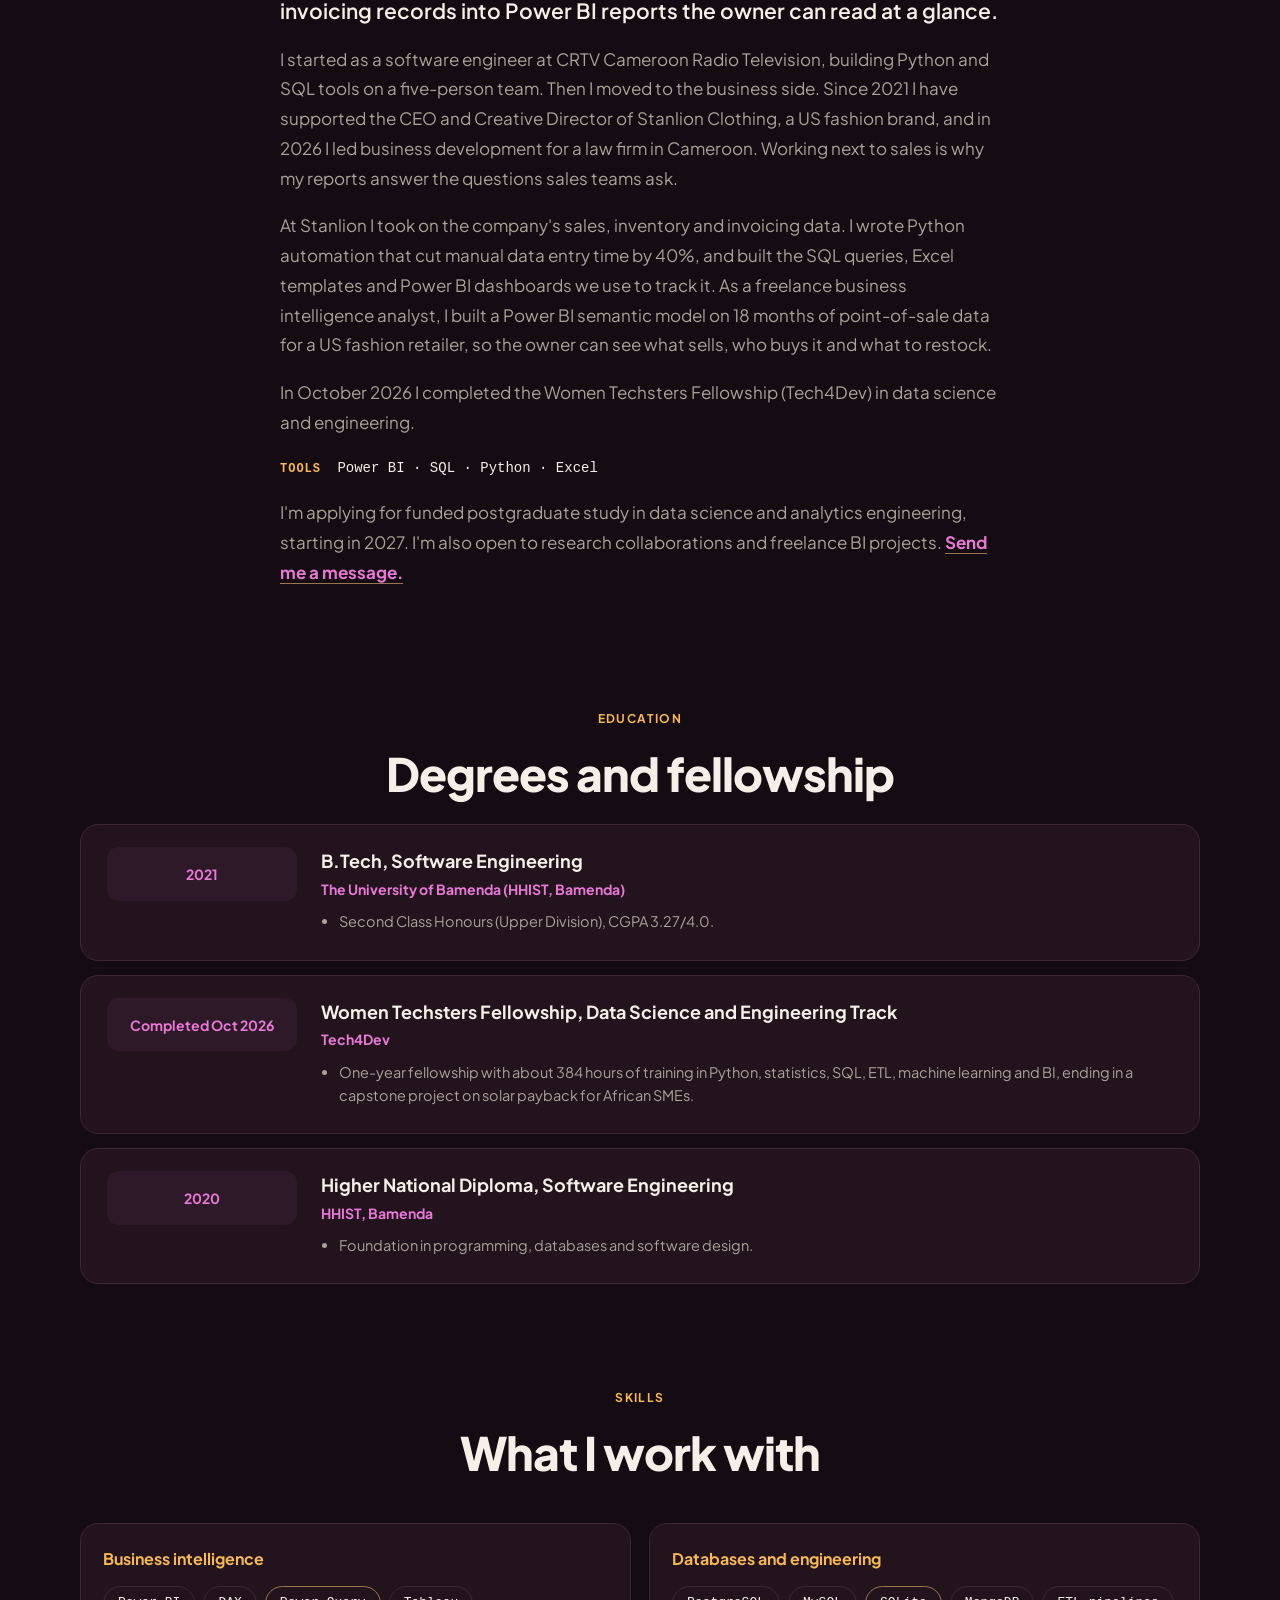
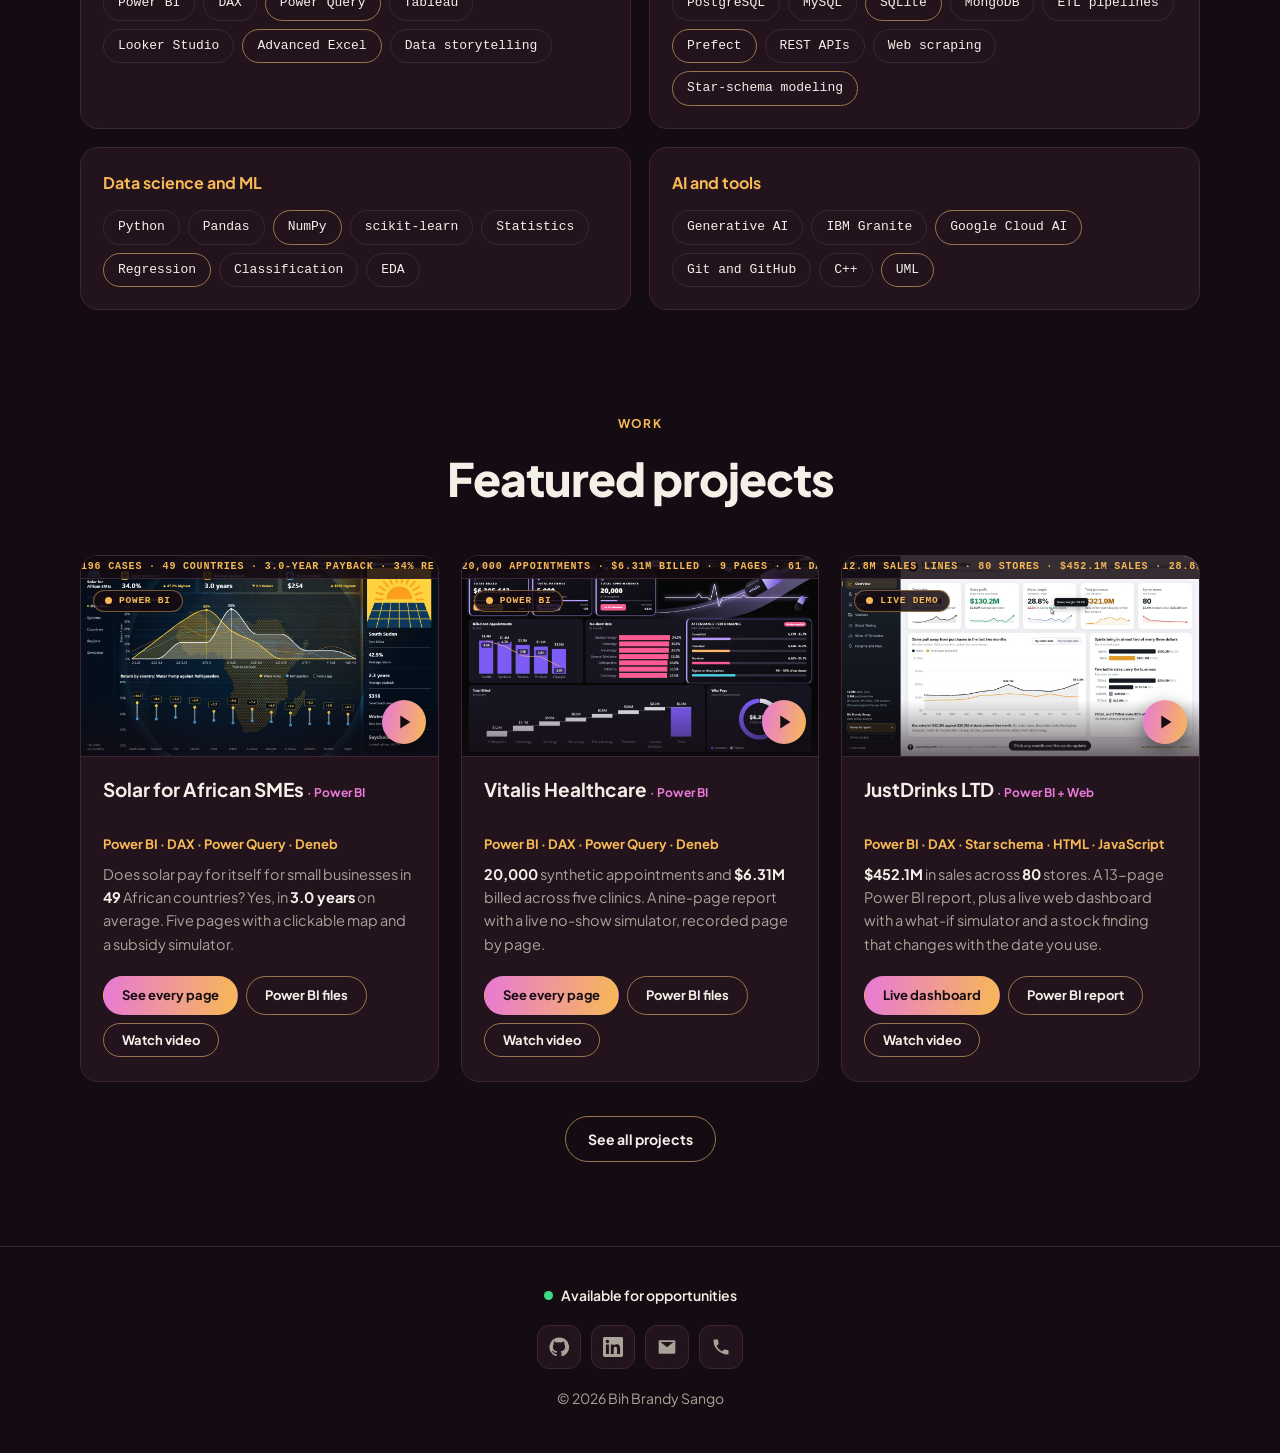
==== commit 14344a6f: "Mobile Money Fraud Alarm: project page and card - projects/fraud-alarm/: results, charts, pipeline, " ====
--- a/index.html
+++ b/index.html
@@ -61,7 +61,7 @@
 <section>
   <div class="wrap">
     <div class="stats">
-      <div class="stat rv"><b class="grad" data-count="10">0</b><span>projects on GitHub</span></div>
+      <div class="stat rv"><b class="grad" data-count="12">0</b><span>projects on GitHub</span></div>
       <div class="stat rv d1"><b class="grad" data-count="285" data-prefix="$" data-suffix="M">0</b><span>revenue analysed, Palmpay</span></div>
       <div class="stat rv d2"><b class="grad" data-count="70">0</b><span>DAX measures, JustDrinks</span></div>
       <div class="stat rv d3"><b class="grad" data-count="500" data-suffix="K">0</b><span>survey records, Tableau</span></div>
--- a/assets/css/style.css
+++ b/assets/css/style.css
@@ -289,3 +289,13 @@
 .toolgroup .pcard { min-height: 556px; }
 section.toolgroup { padding: 0; margin-top: 34px; }
 .toolnav + .toolgroup { margin-top: 26px; }
+/* projects page: two areas (BI, data science), each grouped by tool */
+.tracknav { margin-bottom: 0; }
+.tracknav .fchip { font-size: 14px; padding: 10px 20px; }
+.toolnav { margin-top: 10px; }
+.toolnav .fchip.hide, .area.hide { display: none; }
+section.area { padding: 0; margin-top: 48px; scroll-margin-top: 110px; }
+.areahead { border-left: 4px solid var(--gold); padding: 2px 0 2px 16px; }
+.areahead h2 { margin: 0; font-size: 30px; letter-spacing: -.6px; }
+.areahead p { margin: 4px 0 0; color: var(--muted); font-size: 15px; }
+@media (max-width: 600px) { .areahead h2 { font-size: 23px; } }
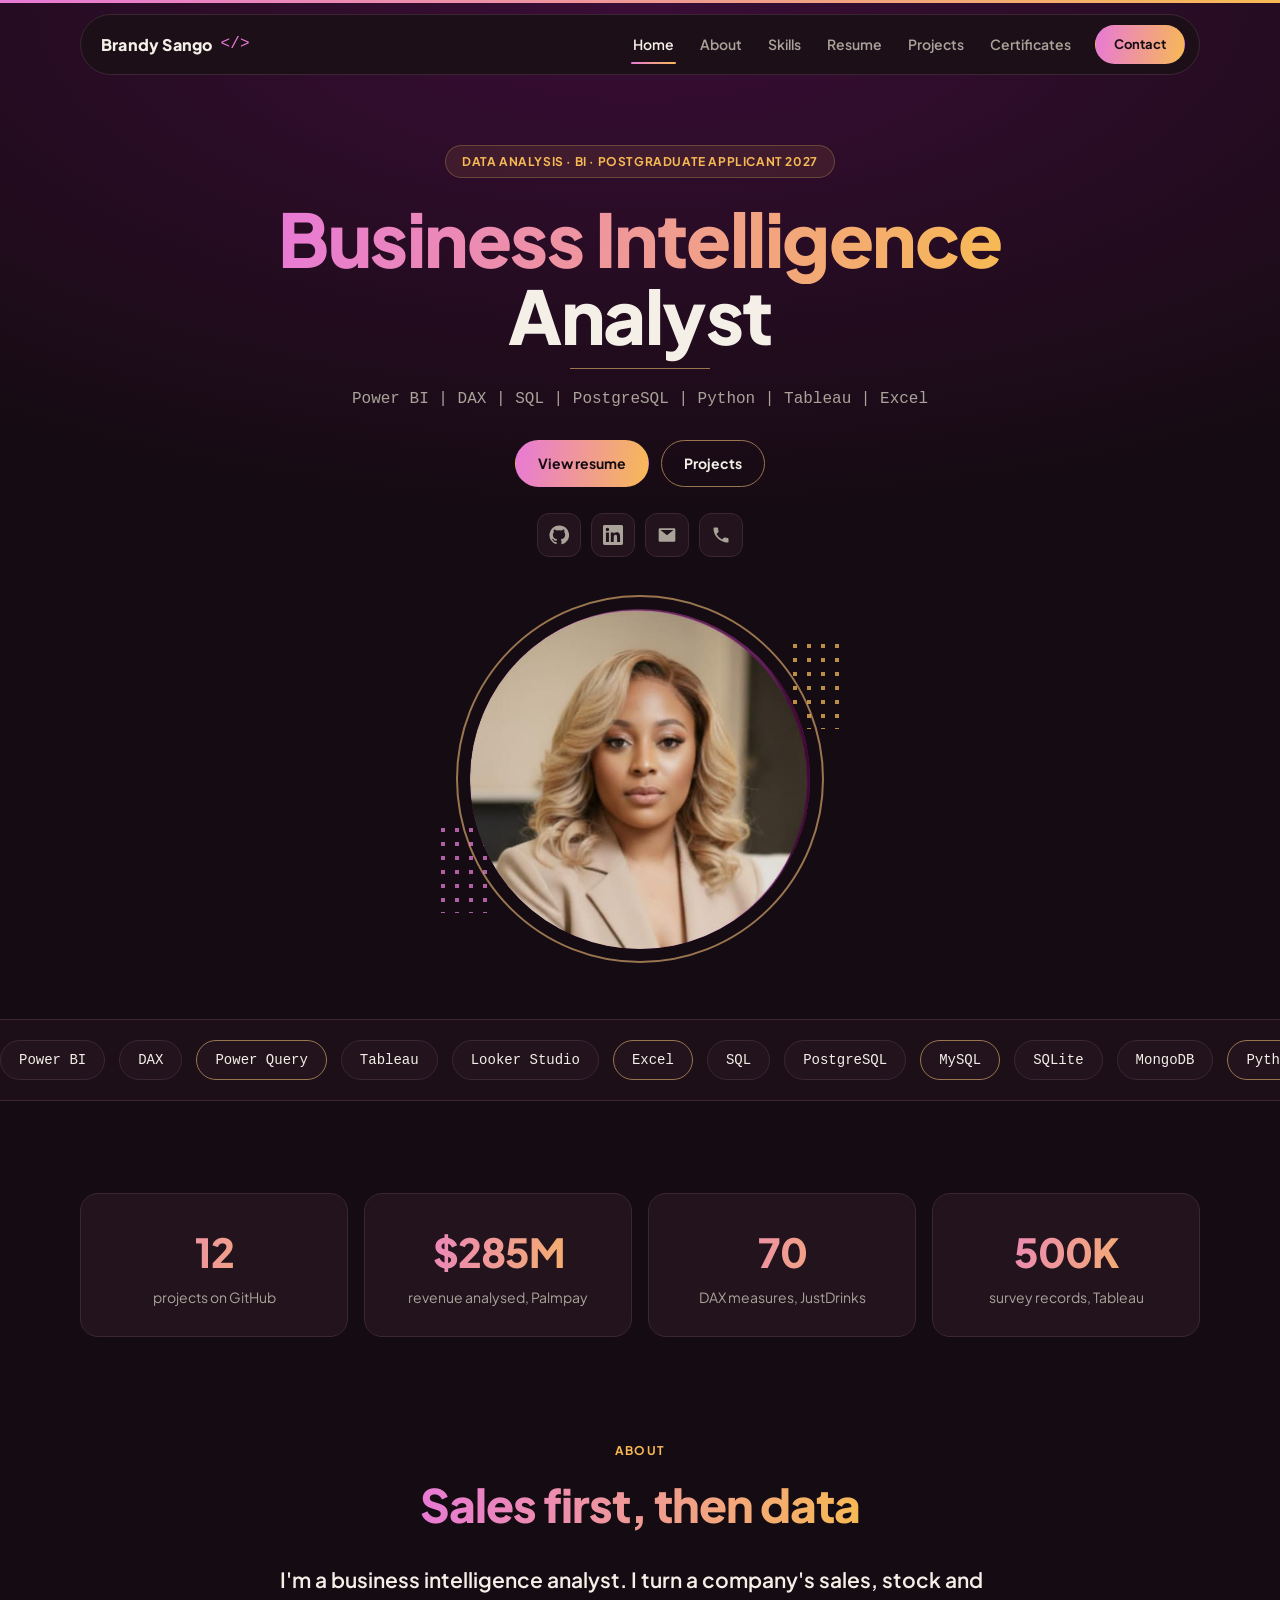
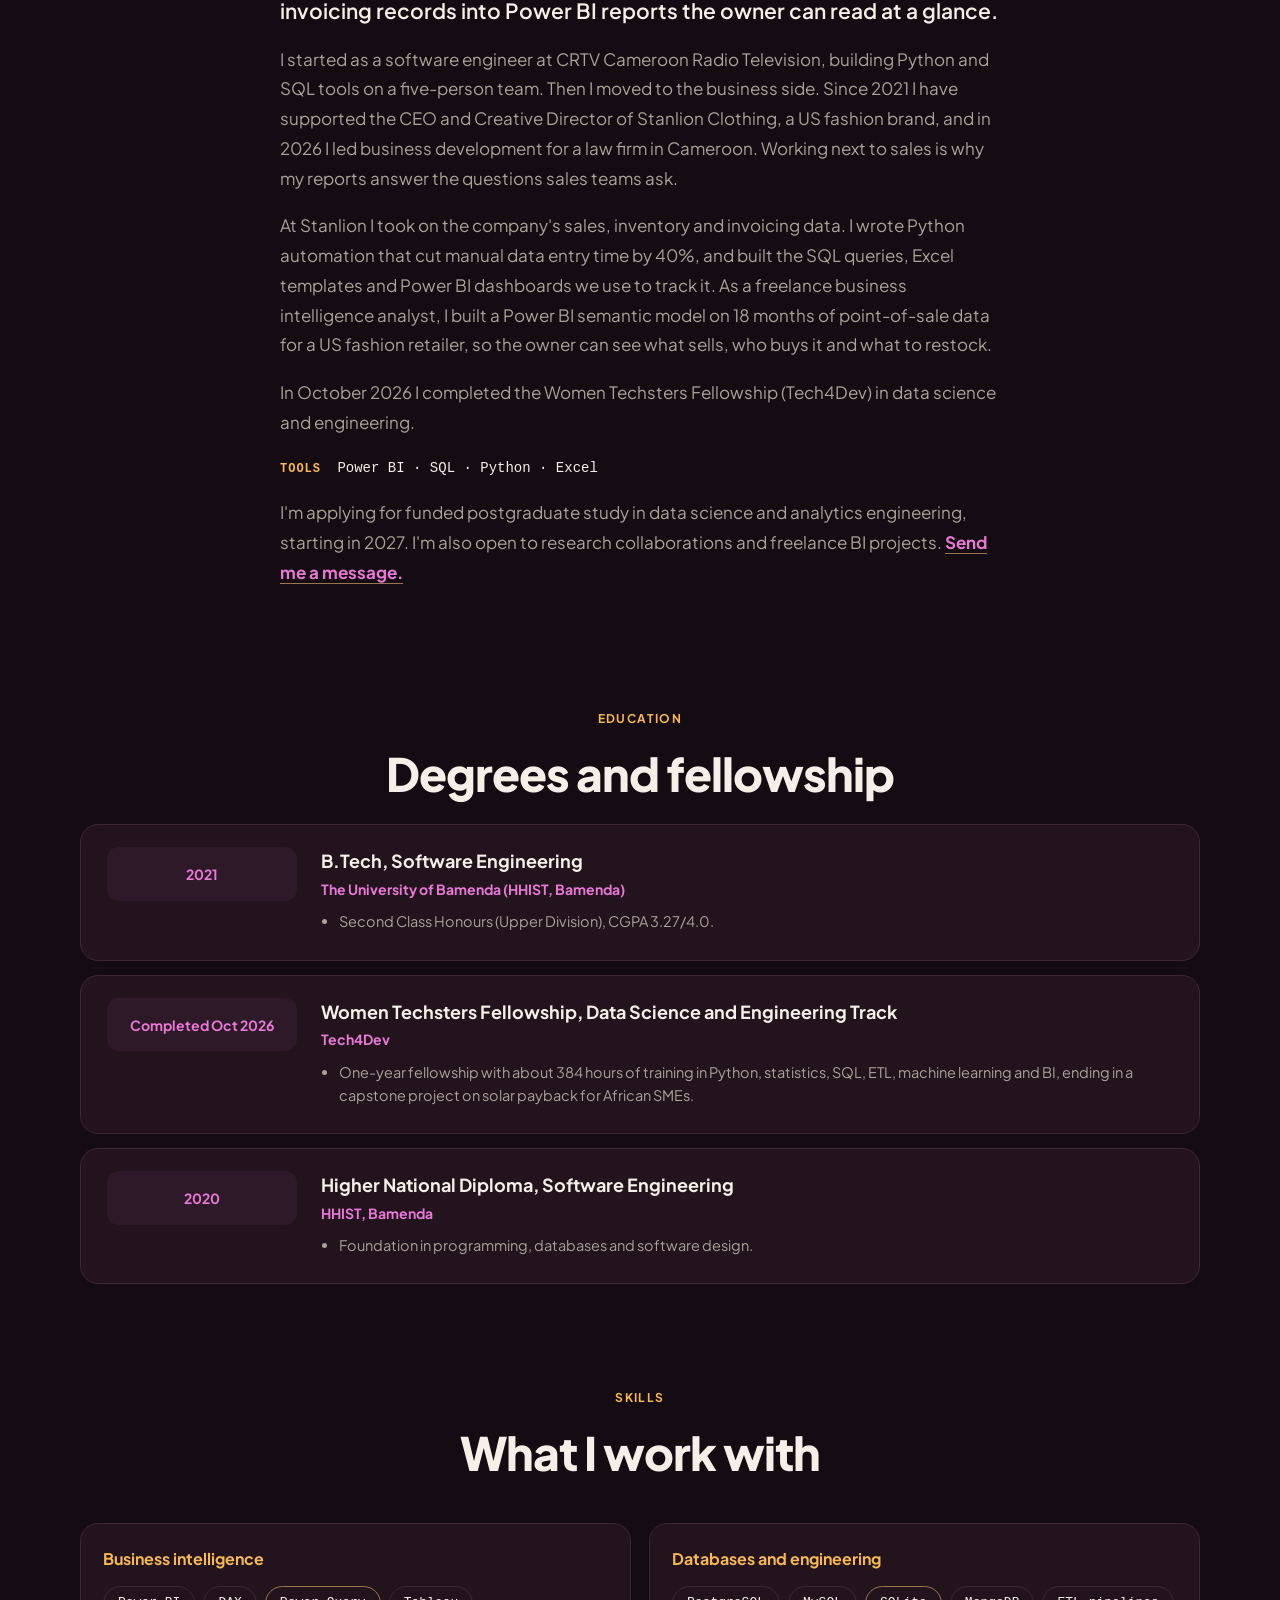
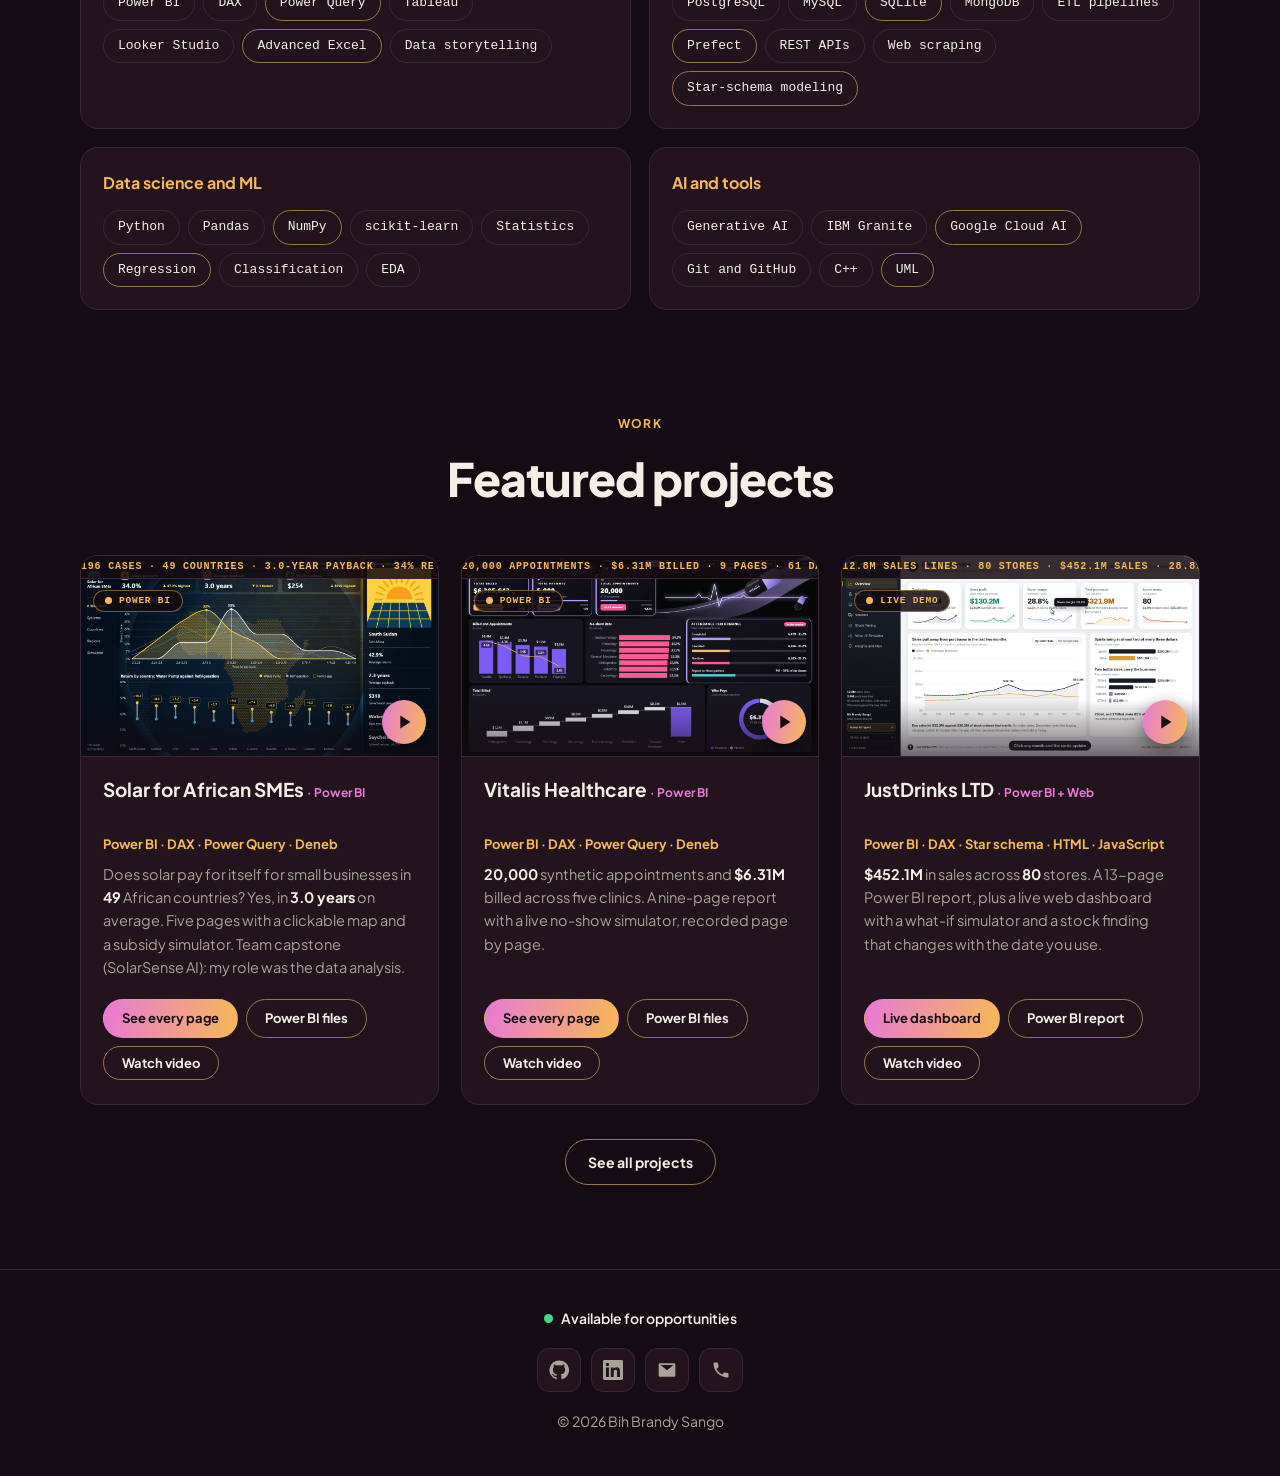
==== commit 124f7884: "Solar: state it is a team capstone and that my role was the data analysis Adds a 'Team project: my r" ====
--- a/index.html
+++ b/index.html
@@ -124,7 +124,7 @@
         <div class="body">
           <h3>Solar for African SMEs <span class="tag">· Power BI</span></h3>
           <div class="tools-line">Power BI · DAX · Power Query · Deneb</div>
-          <p>Does solar pay for itself for small businesses in <strong>49</strong> African countries? Yes, in <strong>3.0 years</strong> on average. Five pages with a clickable map and a subsidy simulator.</p>
+          <p>Does solar pay for itself for small businesses in <strong>49</strong> African countries? Yes, in <strong>3.0 years</strong> on average. Five pages with a clickable map and a subsidy simulator. Team capstone (SolarSense AI): my role was the data analysis.</p>
           <div class="actions"><a class="btn fill sm" href="projects/solar/">See every page</a><a class="btn line sm" href="https://github.com/bihbrandysango-cloud/solar-sme-financial-impact" target="_blank" rel="noopener">Power BI files</a><button class="btn line sm watch" type="button">Watch video</button></div>
         </div>
       </article>
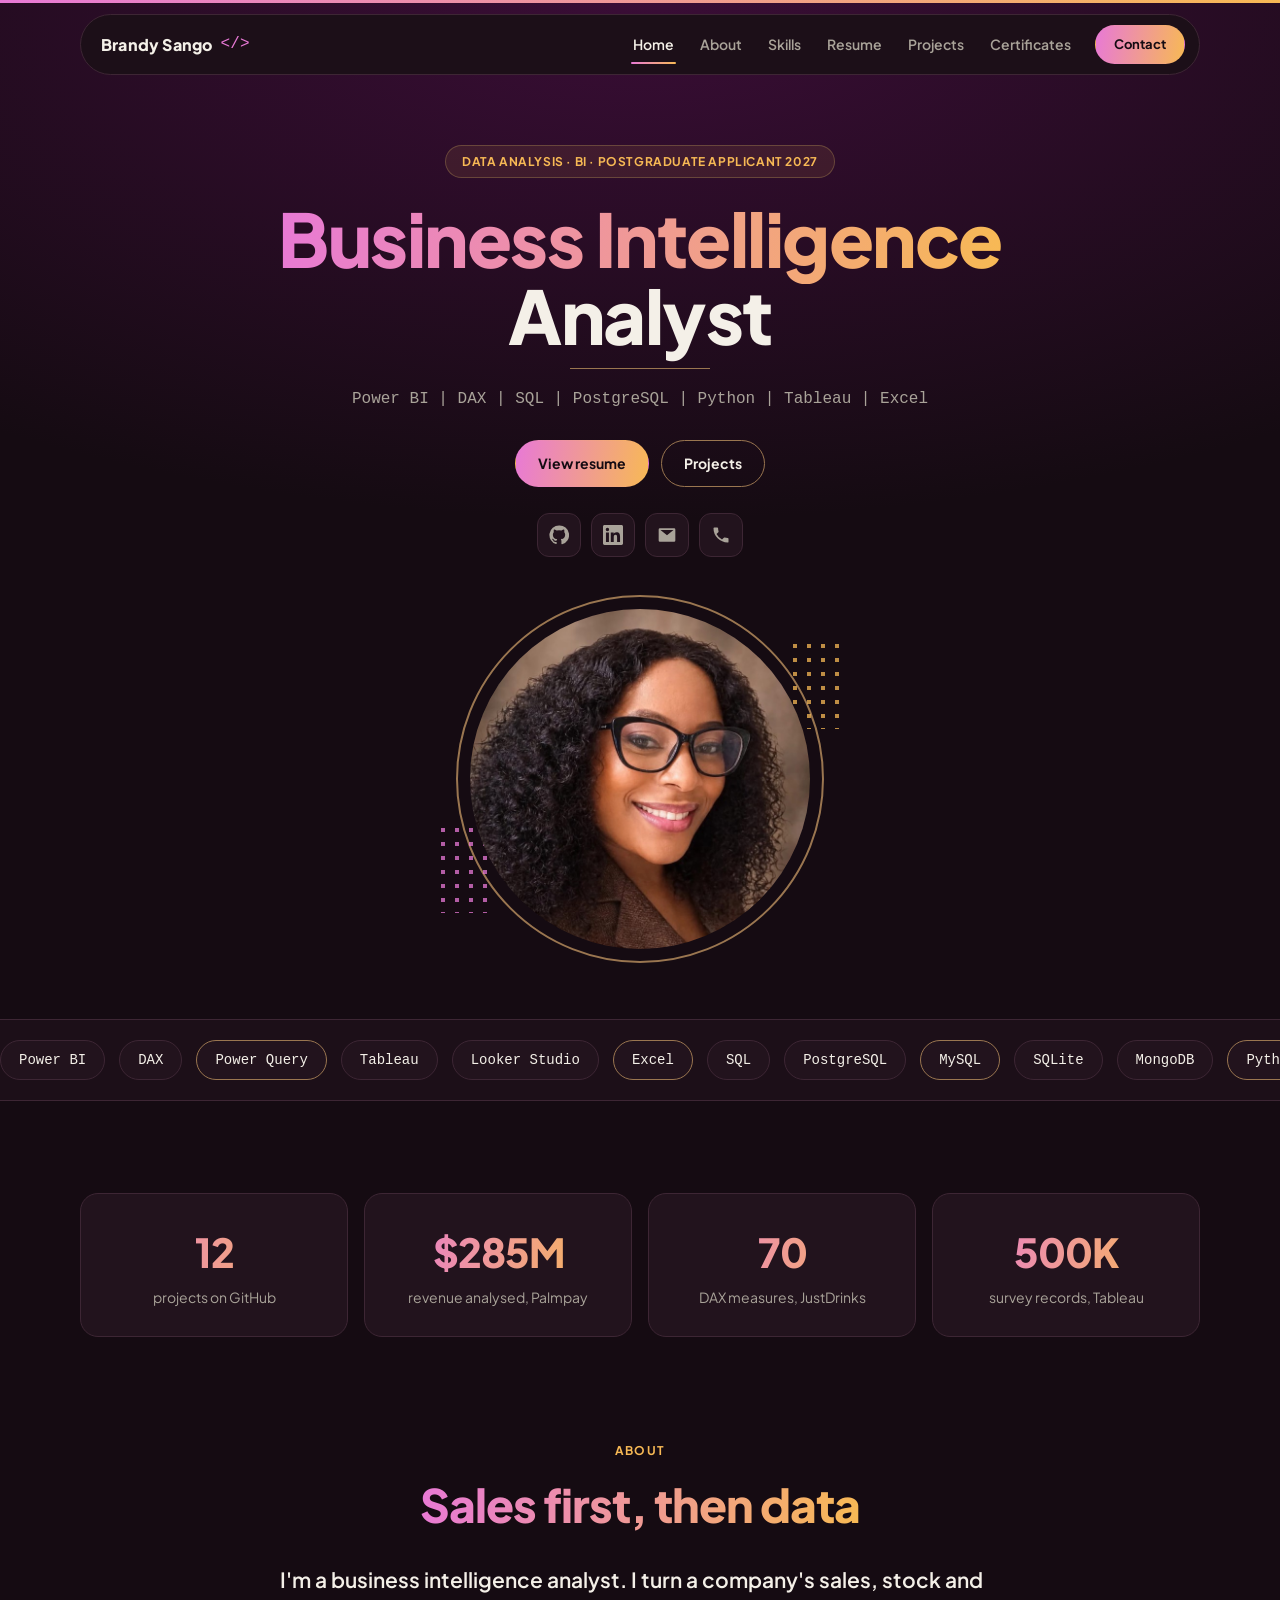
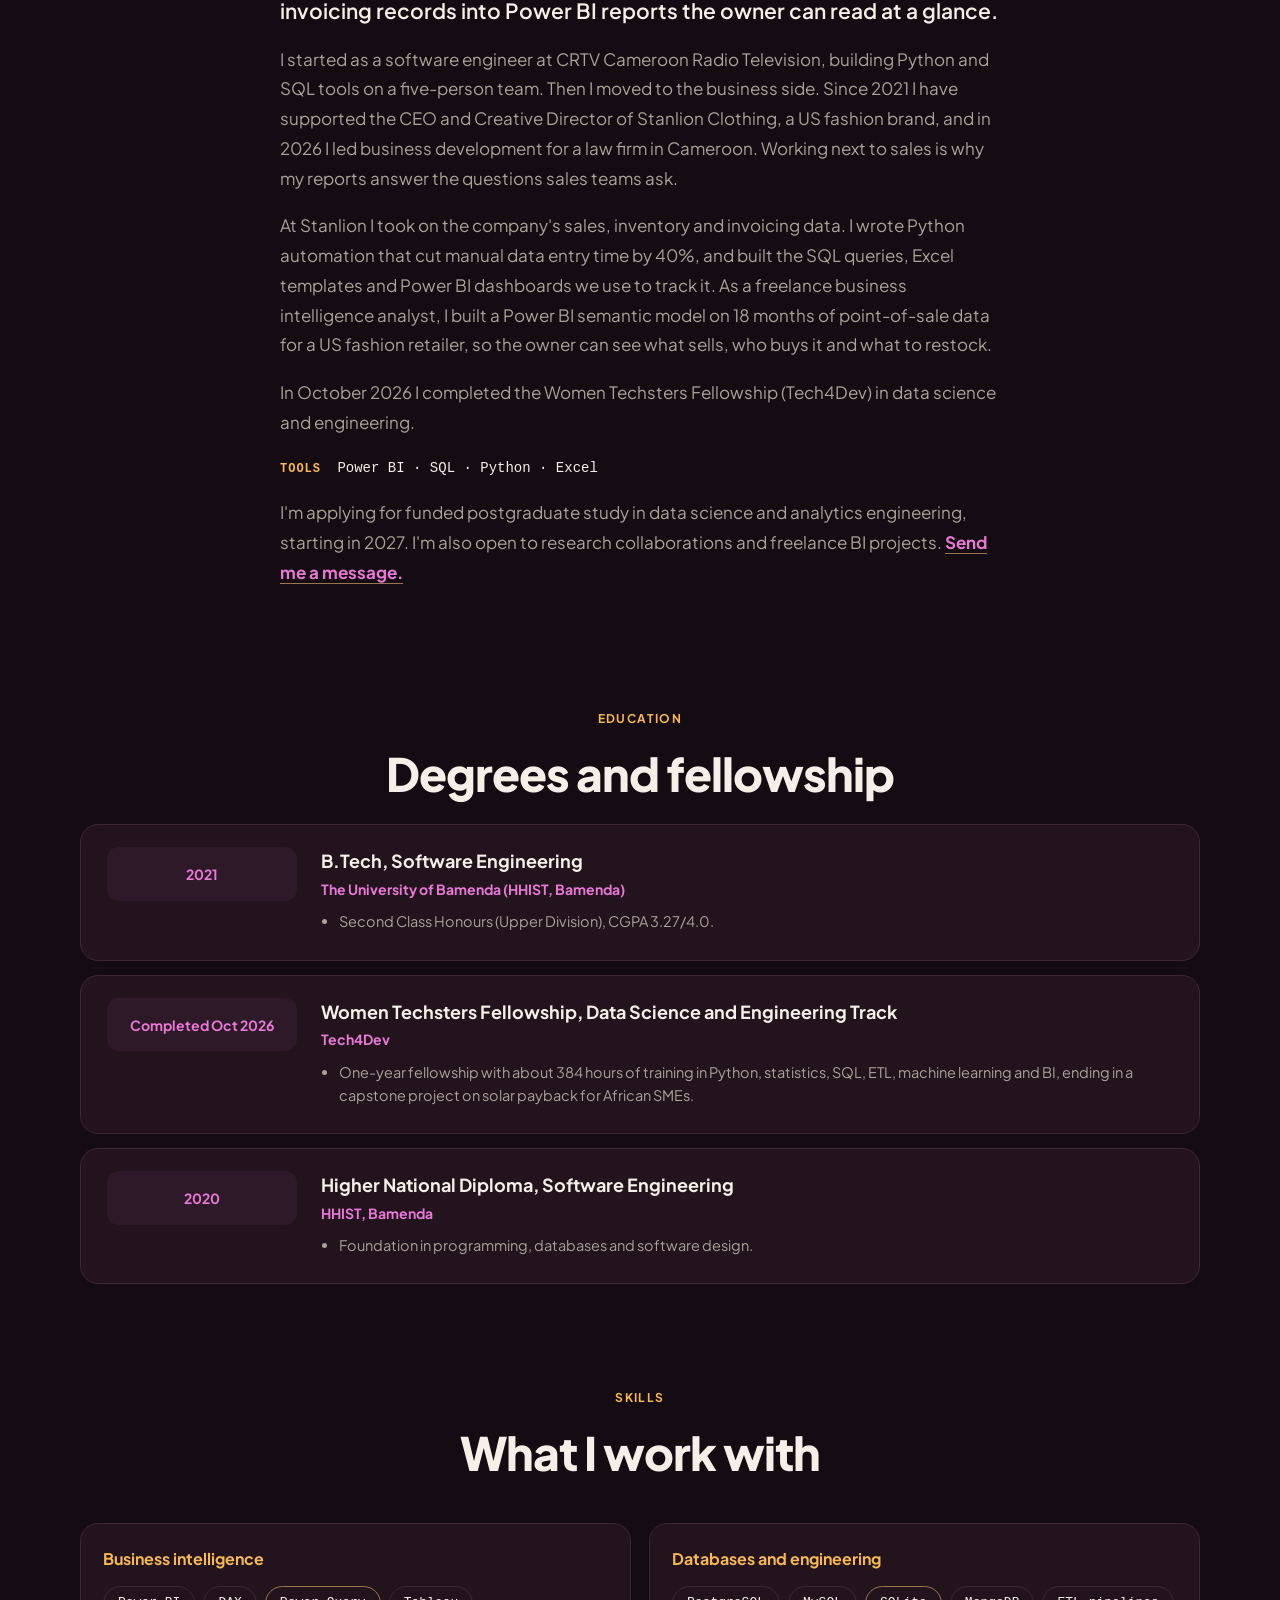
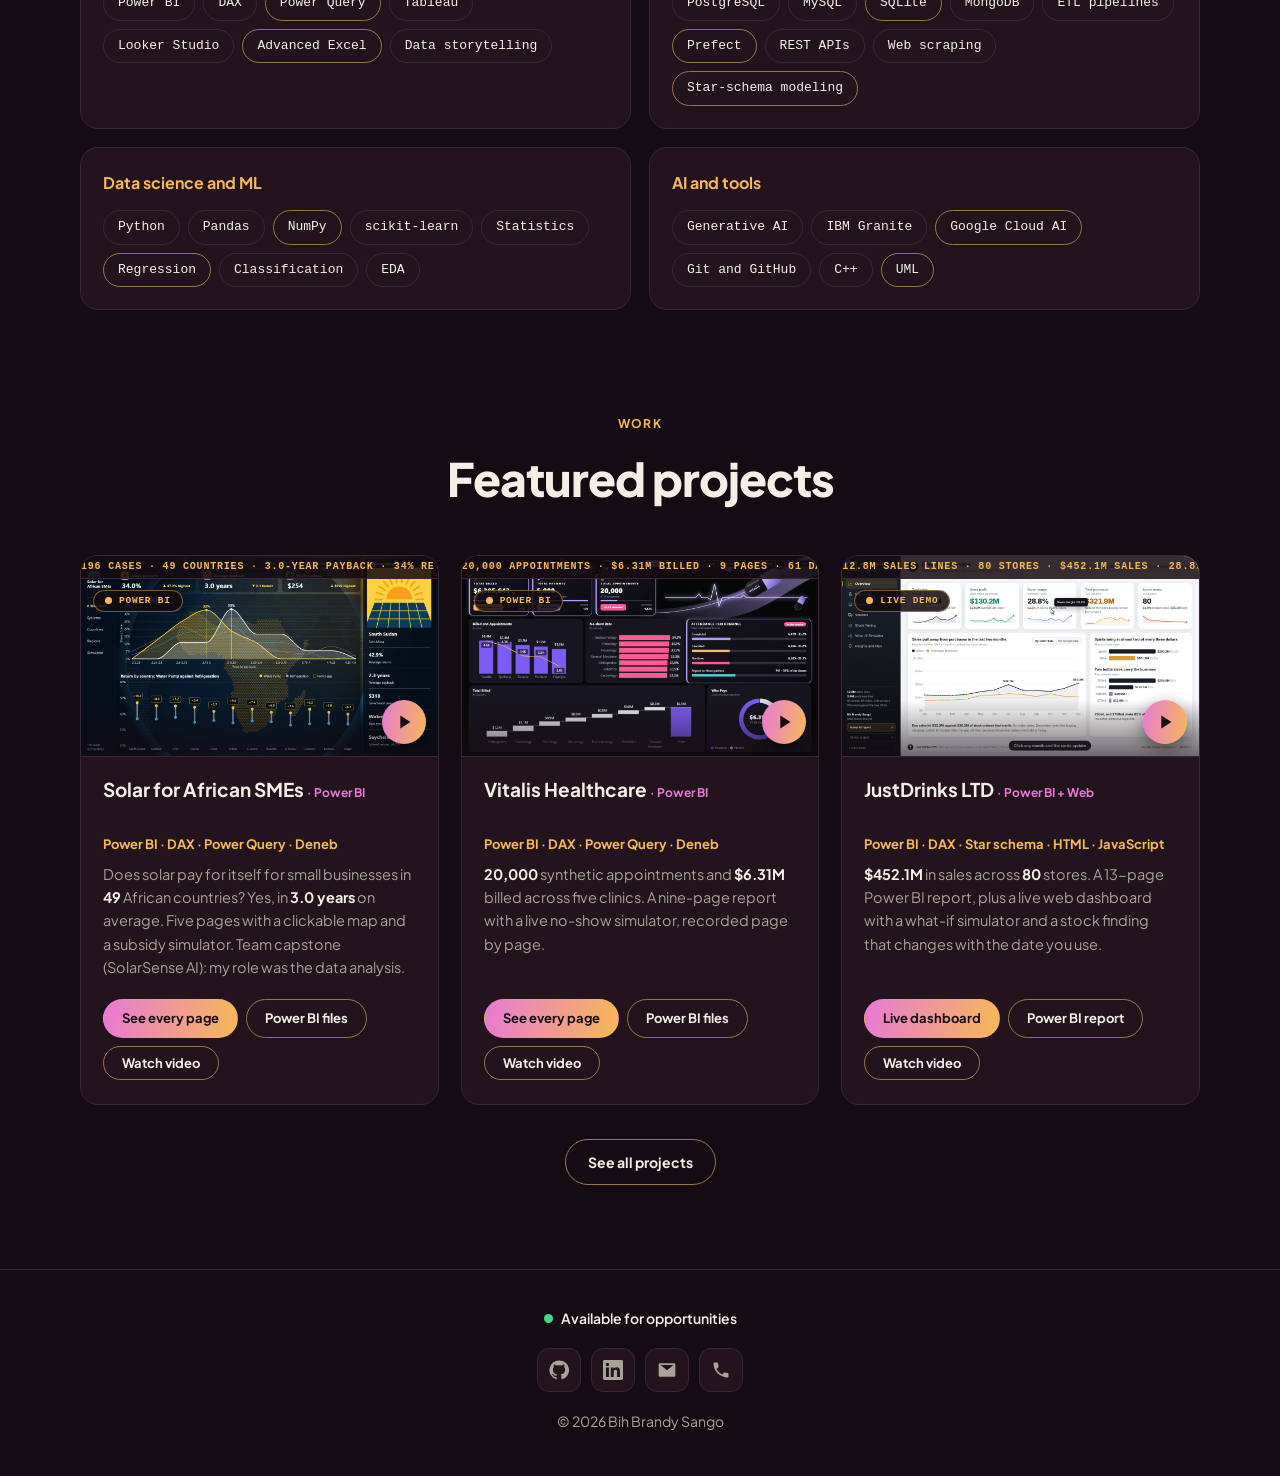
==== commit 75dd7f01: "Home: new headshot in the profile circle Co-Authored-By: Claude Opus 5.5 <noreply@anthropic.com>" ====
--- a/index.html
+++ b/index.html
@@ -46,7 +46,7 @@
     <div class="photo">
       <div class="ring"></div>
       <div class="dots a"></div><div class="dots b"></div>
-      <div class="frame"><img src="assets/img/headshot-circle.png" alt="Portrait of Brandy Sango"></div>
+      <div class="frame"><img src="assets/img/headshot-circle-2026-11.jpg" alt="Portrait of Brandy Sango"></div>
     </div>
   </div>
 </section>
--- a/assets/css/style.css
+++ b/assets/css/style.css
@@ -299,3 +299,28 @@
 .areahead h2 { margin: 0; font-size: 30px; letter-spacing: -.6px; }
 .areahead p { margin: 4px 0 0; color: var(--muted); font-size: 15px; }
 @media (max-width: 600px) { .areahead h2 { font-size: 23px; } }
+/* projects page: layers (area -> tool -> projects) */
+.layer[hidden], .pcard[hidden] { display: none !important; }
+.crumb { font-size: 14px; color: var(--muted); margin-bottom: 18px; min-height: 20px; }
+.crumb a { color: var(--gold); text-decoration: none; }
+.crumb a:hover { text-decoration: underline; }
+.crumb i { font-style: normal; margin: 0 6px; opacity: .6; }
+.atiles { display: grid; grid-template-columns: repeat(auto-fit, minmax(300px, 1fr)); gap: 18px; margin-top: 30px; }
+.atile, .ttile { display: flex; flex-direction: column; gap: 6px; text-decoration: none; color: var(--text); background: var(--card); border: 1px solid var(--line); border-radius: 18px; padding: 24px; transition: border-color .2s, transform .2s; }
+.atile:hover, .ttile:hover { border-color: var(--gold); transform: translateY(-3px); }
+.atile b { font-size: 24px; letter-spacing: -.4px; }
+.a-k { font-size: 12px; font-weight: 700; letter-spacing: 1.2px; text-transform: uppercase; color: var(--gold); }
+.a-d, .tt-desc { color: var(--muted); font-size: 15px; }
+.a-t, .tt-names { font-size: 13px; color: var(--text); opacity: .85; }
+.a-n, .tt-n { margin-top: auto; padding-top: 10px; font-weight: 700; font-size: 14px; color: var(--gold); }
+.ttiles { display: grid; grid-template-columns: repeat(auto-fill, minmax(220px, 1fr)); gap: 14px; margin-top: 18px; }
+.ttile { padding: 18px 20px; border-radius: 14px; }
+.ttile b { font-size: 19px; }
+.tgroup { margin: 30px 0 0; font-size: 15px; color: var(--muted); font-weight: 600; letter-spacing: .3px; }
+#L3 .cards { margin-top: 26px; }
+#L3 .pcard { min-height: 0; }
+@media (max-width: 600px) { .ttiles { grid-template-columns: 1fr 1fr; gap: 10px; } .ttile { padding: 14px; } .ttile b { font-size: 16px; } .tt-desc, .tt-names { font-size: 12.5px; } }
+/* data science page: tools listed once above the projects */
+.dstools { display: grid; grid-template-columns: repeat(auto-fit, minmax(230px, 1fr)); gap: 12px 22px; margin-top: 10px; }
+.dsgroup .tgroup { margin: 14px 0 8px; }
+.dsgroup .chips { display: flex; flex-wrap: wrap; gap: 8px; }
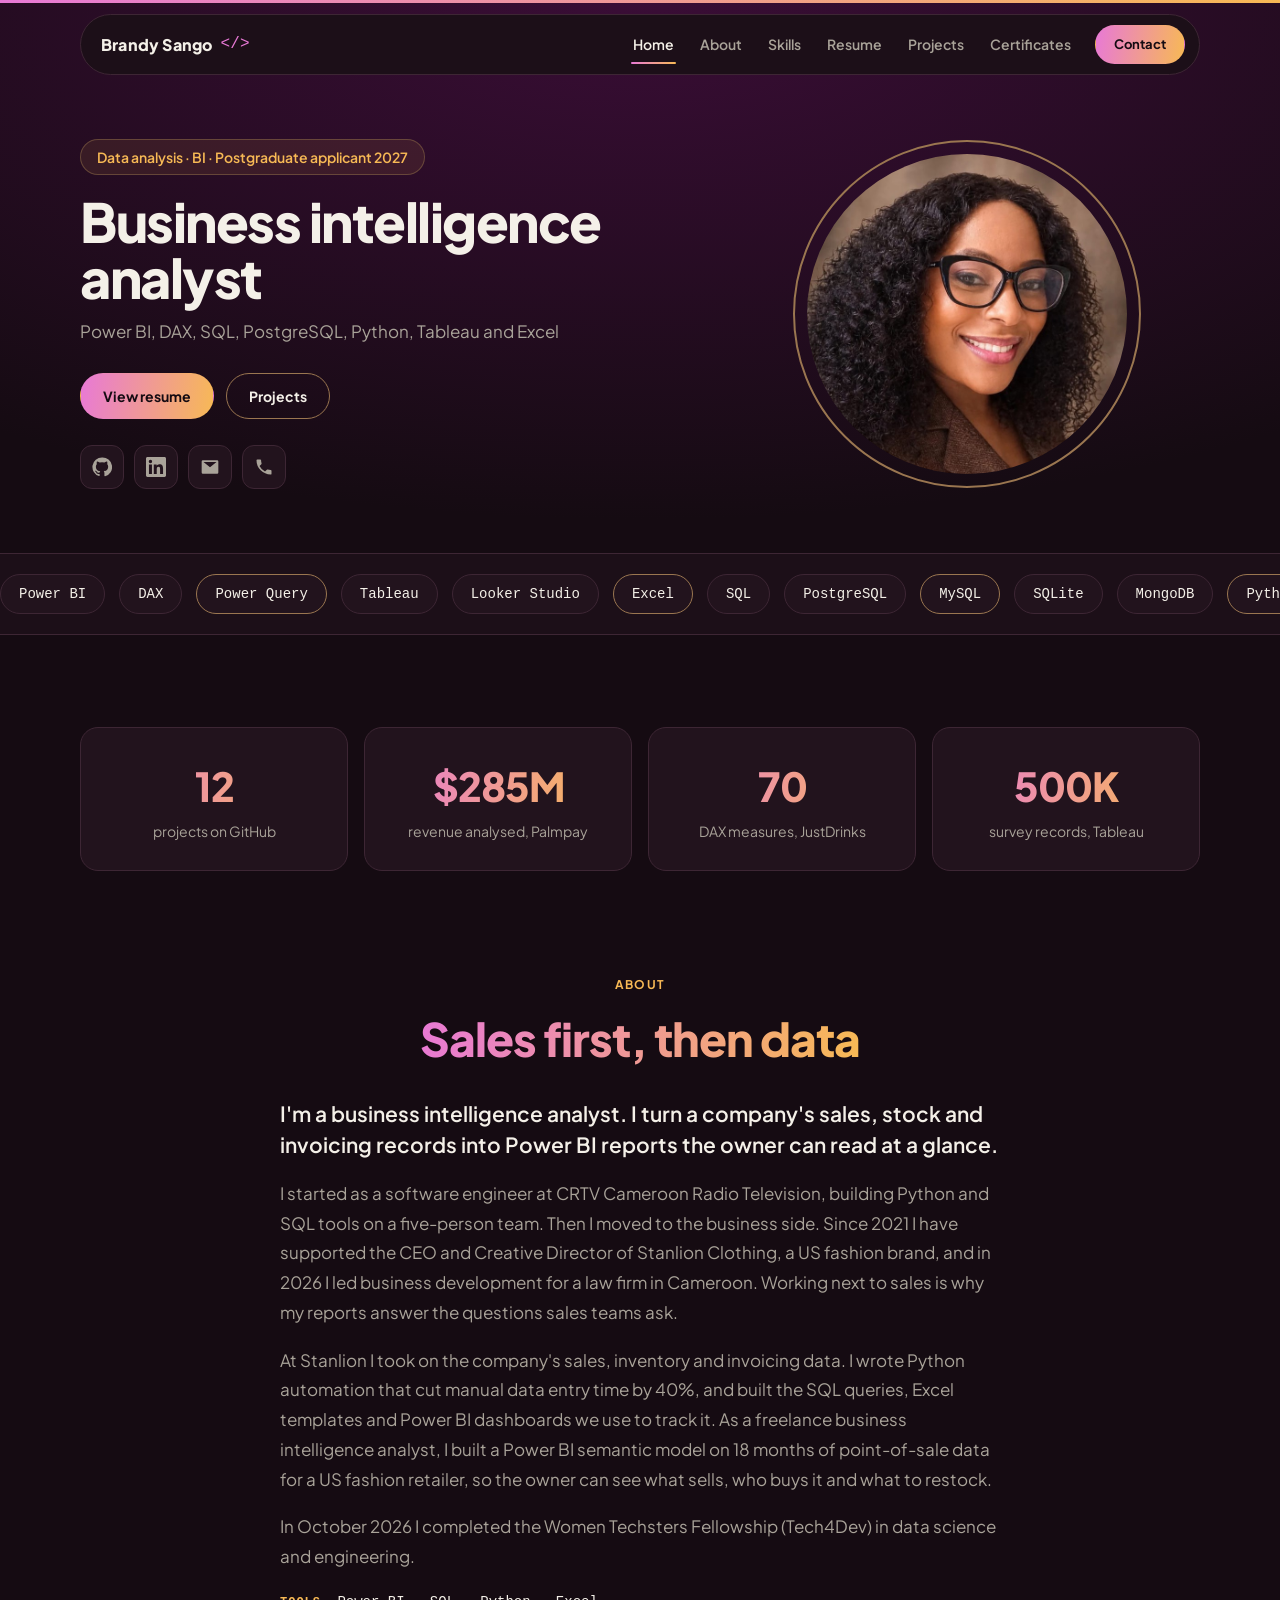
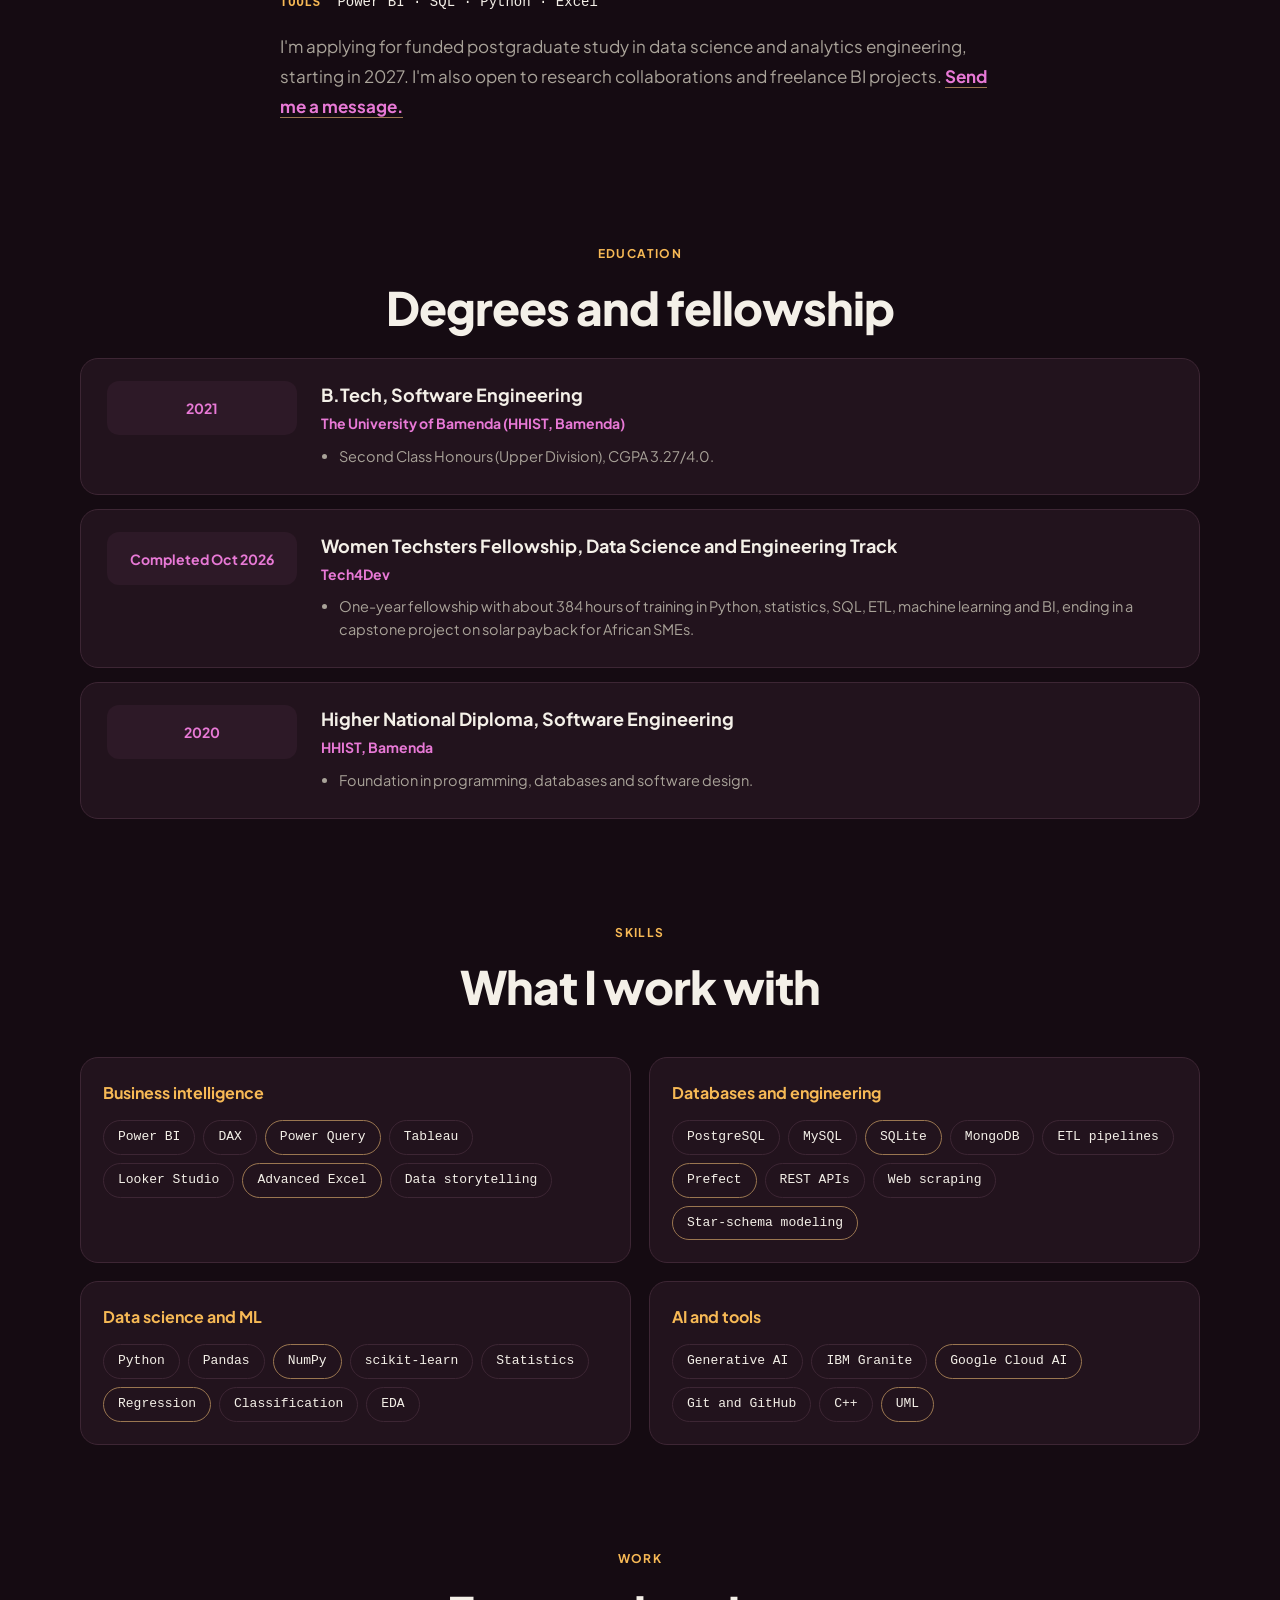
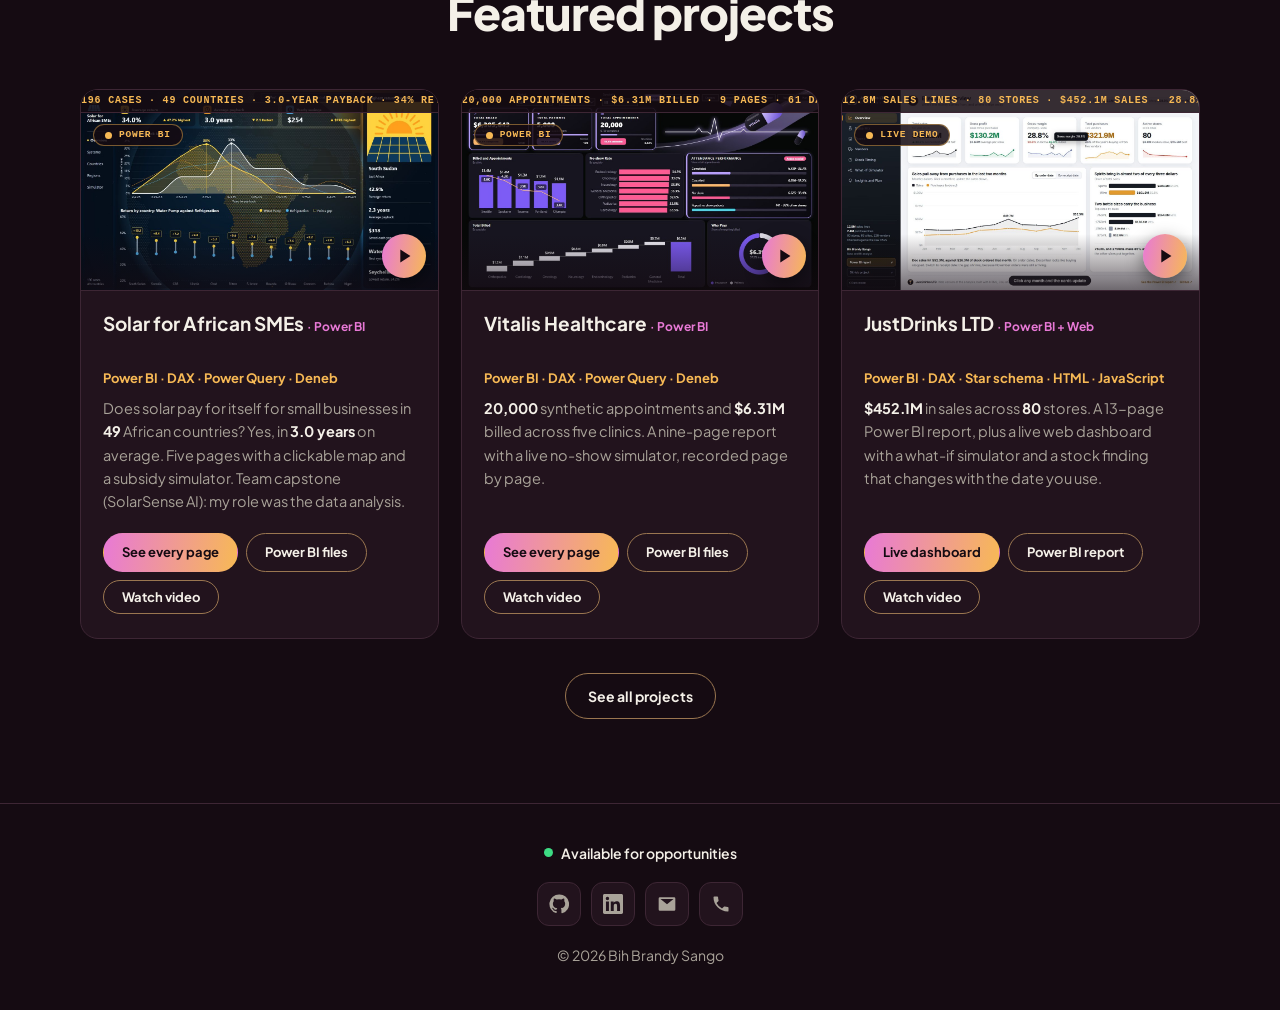
==== commit b387f84f: "Home: intro on the left, headshot on the right Co-Authored-By: Claude Opus 5.5 <noreply@anthropic.co" ====
--- a/index.html
+++ b/index.html
@@ -27,26 +27,28 @@
 </header>
 
 <main>
-<section class="hero" style="padding-bottom:70px">
-    <div class="wrap">
-    <span class="pill">Data analysis · BI · Postgraduate applicant 2027</span>
-    <h1><span class="grad">Business Intelligence</span><br>Analyst</h1>
-    <span class="hair"></span>
-    <p class="tools">Power BI | DAX | SQL | PostgreSQL | Python | Tableau | Excel</p>
-    <div class="cta">
-      <a class="btn fill" href="assets/docs/Bih-Brandy-Sango-Resume-BI-Analyst.pdf" target="_blank" rel="noopener">View resume</a>
-      <a class="btn line" href="projects.html">Projects</a>
-    </div>
-    <div class="social">
-      <a href="https://github.com/bihbrandysango-cloud" aria-label="GitHub" target="_blank" rel="noopener"><svg viewBox="0 0 24 24"><path d="M12 .5a11.5 11.5 0 0 0-3.64 22.41c.58.1.79-.25.79-.56v-2c-3.2.7-3.88-1.37-3.88-1.37-.52-1.33-1.28-1.69-1.28-1.69-1.05-.72.08-.7.08-.7 1.15.08 1.76 1.19 1.76 1.19 1.02 1.76 2.68 1.25 3.34.96.1-.74.4-1.25.73-1.54-2.55-.29-5.24-1.28-5.24-5.69 0-1.26.45-2.28 1.19-3.09-.12-.29-.52-1.46.11-3.04 0 0 .97-.31 3.18 1.18a11 11 0 0 1 5.78 0c2.2-1.49 3.17-1.18 3.17-1.18.63 1.58.23 2.75.11 3.04.74.81 1.18 1.83 1.18 3.09 0 4.42-2.69 5.39-5.26 5.68.41.36.78 1.06.78 2.14v3.17c0 .31.21.67.8.56A11.5 11.5 0 0 0 12 .5z"/></svg></a>
-      <a href="https://www.linkedin.com/in/bihbrandy/" aria-label="LinkedIn" target="_blank" rel="noopener"><svg viewBox="0 0 24 24"><path d="M20.45 20.45h-3.56v-5.57c0-1.33-.03-3.04-1.85-3.04-1.86 0-2.14 1.45-2.14 2.95v5.66H9.35V9h3.41v1.56h.05c.48-.9 1.64-1.85 3.37-1.85 3.6 0 4.27 2.37 4.27 5.46v6.28zM5.34 7.43a2.06 2.06 0 1 1 0-4.12 2.06 2.06 0 0 1 0 4.12zM7.12 20.45H3.56V9h3.56v11.45zM22.22 0H1.77C.79 0 0 .77 0 1.73v20.54C0 23.23.79 24 1.77 24h20.45c.98 0 1.78-.77 1.78-1.73V1.73C24 .77 23.2 0 22.22 0z"/></svg></a>
-      <a href="mailto:bihbrandy15@gmail.com" aria-label="Email"><svg viewBox="0 0 24 24"><path d="M2 5.5A1.5 1.5 0 0 1 3.5 4h17A1.5 1.5 0 0 1 22 5.5v13a1.5 1.5 0 0 1-1.5 1.5h-17A1.5 1.5 0 0 1 2 18.5v-13zm2.2.5L12 12.2 19.8 6H4.2z"/></svg></a>
-      <a href="tel:+237651899848" aria-label="Call +237 651 899 848"><svg viewBox="0 0 24 24"><path d="M6.62 10.79a15.05 15.05 0 0 0 6.59 6.59l2.2-2.2a1 1 0 0 1 1.01-.24 11.36 11.36 0 0 0 3.58.57 1 1 0 0 1 1 1V20a1 1 0 0 1-1 1A17 17 0 0 1 3 4a1 1 0 0 1 1-1h3.5a1 1 0 0 1 1 1c0 1.25.2 2.45.57 3.57a1 1 0 0 1-.25 1.02l-2.2 2.2z"/></svg></a>
-    </div>
-    <div class="photo">
-      <div class="ring"></div>
-      <div class="dots a"></div><div class="dots b"></div>
-      <div class="frame"><img src="assets/img/headshot-circle-2026-11.jpg" alt="Portrait of Brandy Sango"></div>
+<section class="hero">
+  <div class="wrap">
+    <div class="hgrid">
+      <div class="htext">
+        <span class="pill">Data analysis · BI · Postgraduate applicant 2027</span>
+        <h1>Business intelligence<br>analyst</h1>
+        <p class="tools">Power BI, DAX, SQL, PostgreSQL, Python, Tableau and Excel</p>
+        <div class="cta">
+          <a class="btn fill" href="assets/docs/Bih-Brandy-Sango-Resume-BI-Analyst.pdf" target="_blank" rel="noopener">View resume</a>
+          <a class="btn line" href="projects.html">Projects</a>
+        </div>
+        <div class="social">
+          <a href="https://github.com/bihbrandysango-cloud" aria-label="GitHub" target="_blank" rel="noopener"><svg viewBox="0 0 24 24"><path d="M12 .5a11.5 11.5 0 0 0-3.64 22.41c.58.1.79-.25.79-.56v-2c-3.2.7-3.88-1.37-3.88-1.37-.52-1.33-1.28-1.69-1.28-1.69-1.05-.72.08-.7.08-.7 1.15.08 1.76 1.19 1.76 1.19 1.02 1.76 2.68 1.25 3.34.96.1-.74.4-1.25.73-1.54-2.55-.29-5.24-1.28-5.24-5.69 0-1.26.45-2.28 1.19-3.09-.12-.29-.52-1.46.11-3.04 0 0 .97-.31 3.18 1.18a11 11 0 0 1 5.78 0c2.2-1.49 3.17-1.18 3.17-1.18.63 1.58.23 2.75.11 3.04.74.81 1.18 1.83 1.18 3.09 0 4.42-2.69 5.39-5.26 5.68.41.36.78 1.06.78 2.14v3.17c0 .31.21.67.8.56A11.5 11.5 0 0 0 12 .5z"/></svg></a>
+          <a href="https://www.linkedin.com/in/bihbrandy/" aria-label="LinkedIn" target="_blank" rel="noopener"><svg viewBox="0 0 24 24"><path d="M20.45 20.45h-3.56v-5.57c0-1.33-.03-3.04-1.85-3.04-1.86 0-2.14 1.45-2.14 2.95v5.66H9.35V9h3.41v1.56h.05c.48-.9 1.64-1.85 3.37-1.85 3.6 0 4.27 2.37 4.27 5.46v6.28zM5.34 7.43a2.06 2.06 0 1 1 0-4.12 2.06 2.06 0 0 1 0 4.12zM7.12 20.45H3.56V9h3.56v11.45zM22.22 0H1.77C.79 0 0 .77 0 1.73v20.54C0 23.23.79 24 1.77 24h20.45c.98 0 1.78-.77 1.78-1.73V1.73C24 .77 23.2 0 22.22 0z"/></svg></a>
+          <a href="mailto:bihbrandy15@gmail.com" aria-label="Email"><svg viewBox="0 0 24 24"><path d="M2 5.5A1.5 1.5 0 0 1 3.5 4h17A1.5 1.5 0 0 1 22 5.5v13a1.5 1.5 0 0 1-1.5 1.5h-17A1.5 1.5 0 0 1 2 18.5v-13zm2.2.5L12 12.2 19.8 6H4.2z"/></svg></a>
+          <a href="tel:+237651899848" aria-label="Call +237 651 899 848"><svg viewBox="0 0 24 24"><path d="M6.62 10.79a15.05 15.05 0 0 0 6.59 6.59l2.2-2.2a1 1 0 0 1 1.01-.24 11.36 11.36 0 0 0 3.58.57 1 1 0 0 1 1 1V20a1 1 0 0 1-1 1A17 17 0 0 1 3 4a1 1 0 0 1 1-1h3.5a1 1 0 0 1 1 1c0 1.25.2 2.45.57 3.57a1 1 0 0 1-.25 1.02l-2.2 2.2z"/></svg></a>
+        </div>
+      </div>
+      <div class="photo">
+        <div class="ring"></div>
+        <div class="frame"><img src="assets/img/headshot-circle-2026-11.jpg" alt="Portrait of Brandy Sango"></div>
+      </div>
     </div>
   </div>
 </section>
--- a/assets/css/style.css
+++ b/assets/css/style.css
@@ -324,3 +324,20 @@
 .dstools { display: grid; grid-template-columns: repeat(auto-fit, minmax(230px, 1fr)); gap: 12px 22px; margin-top: 10px; }
 .dsgroup .tgroup { margin: 14px 0 8px; }
 .dsgroup .chips { display: flex; flex-wrap: wrap; gap: 8px; }
+
+/* homepage top: intro on the left, photo on the right */
+.hero { text-align: left; padding: 64px 0 64px; }
+.hgrid { display: grid; grid-template-columns: 1.3fr 1fr; gap: 48px; align-items: center; }
+.hero .pill { text-transform: none; letter-spacing: 0; font-size: 14px; font-weight: 600; }
+.hero h1 { margin: 18px 0 12px; font-size: clamp(36px, 4.6vw, 54px); }
+.hero .tools { font-family: inherit; font-size: 17px; }
+.hero .cta, .hero .social { justify-content: flex-start; }
+.hero .photo { margin: 0 auto; width: min(320px, 70vw); }
+.hero .photo .frame { animation: none; }
+@media (max-width: 860px) {
+  .hgrid { grid-template-columns: 1fr; gap: 36px; }
+  .hero .photo { order: -1; width: min(240px, 64vw); margin: 0; }
+}
+@media (prefers-reduced-motion: reduce) {
+  .hero .pill, .hero h1, .hero .tools, .hero .cta, .hero .social, .hero .photo { opacity: 1; }
+}
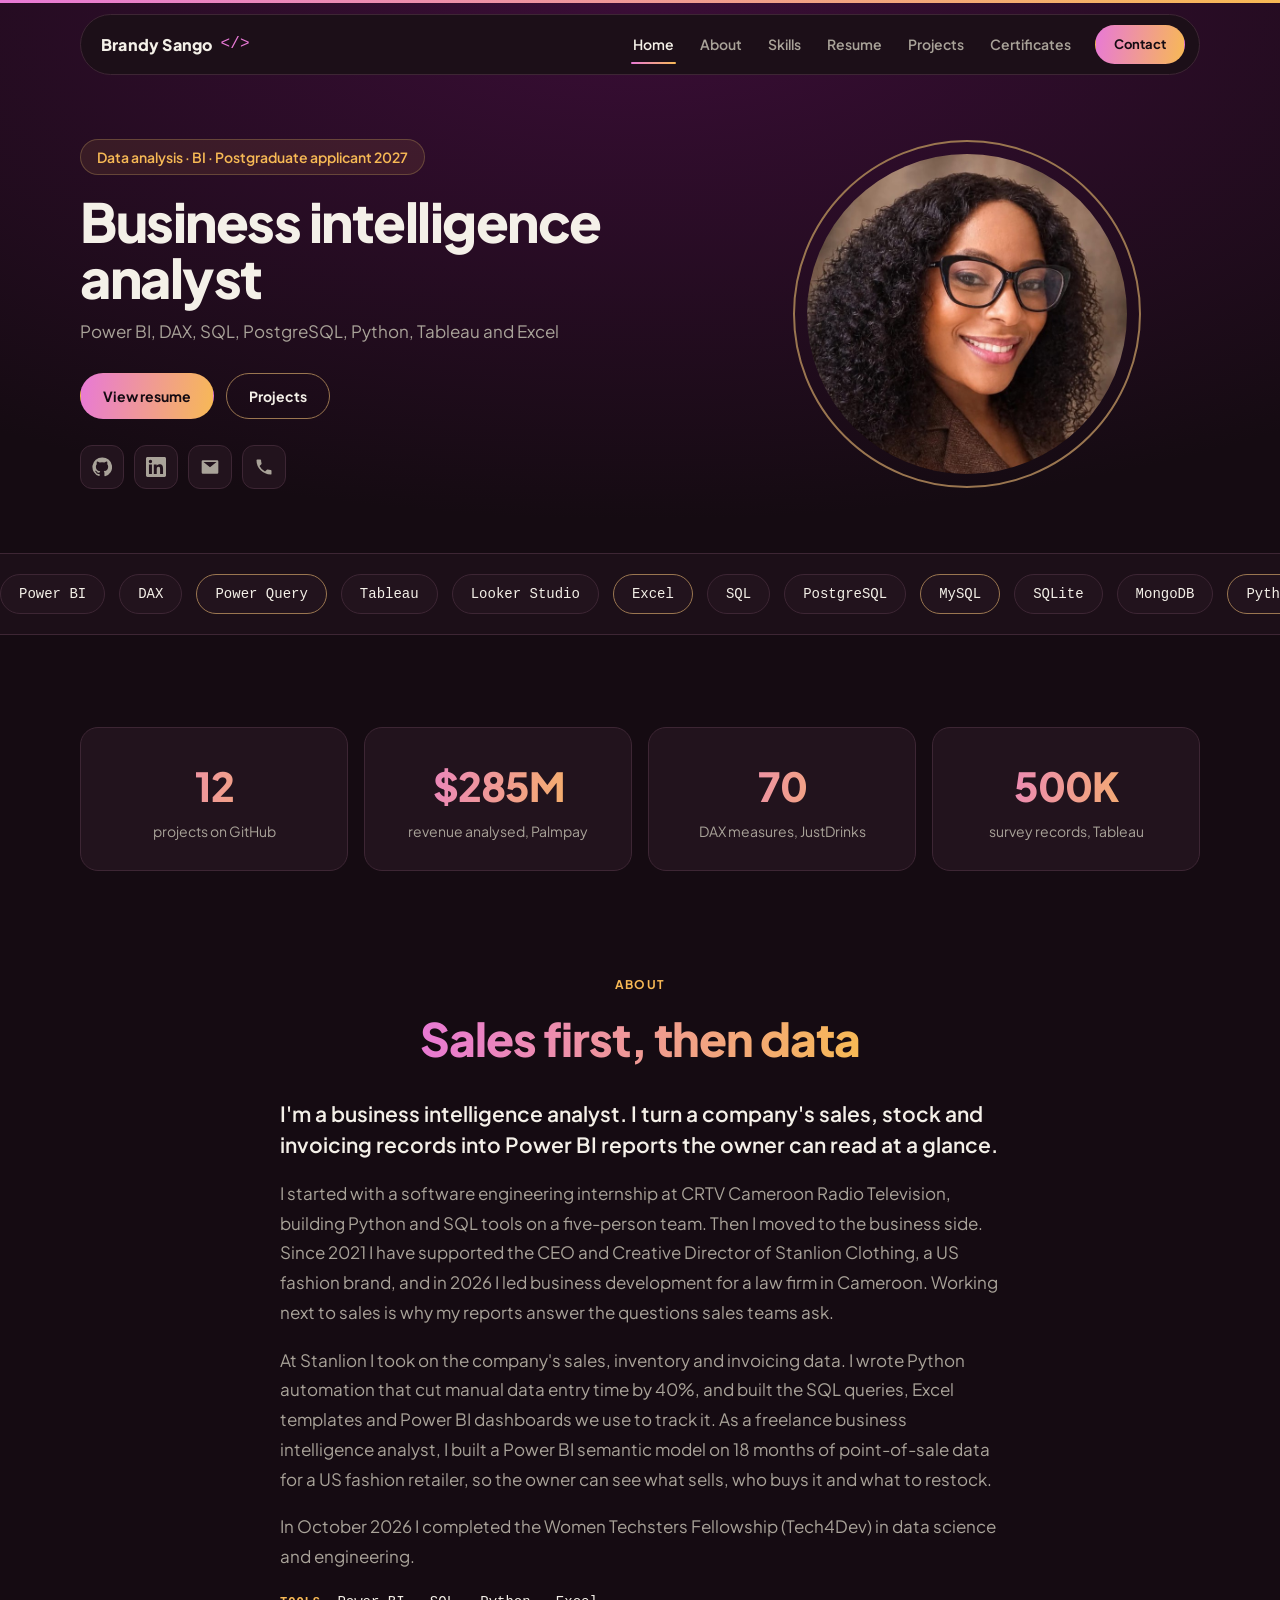
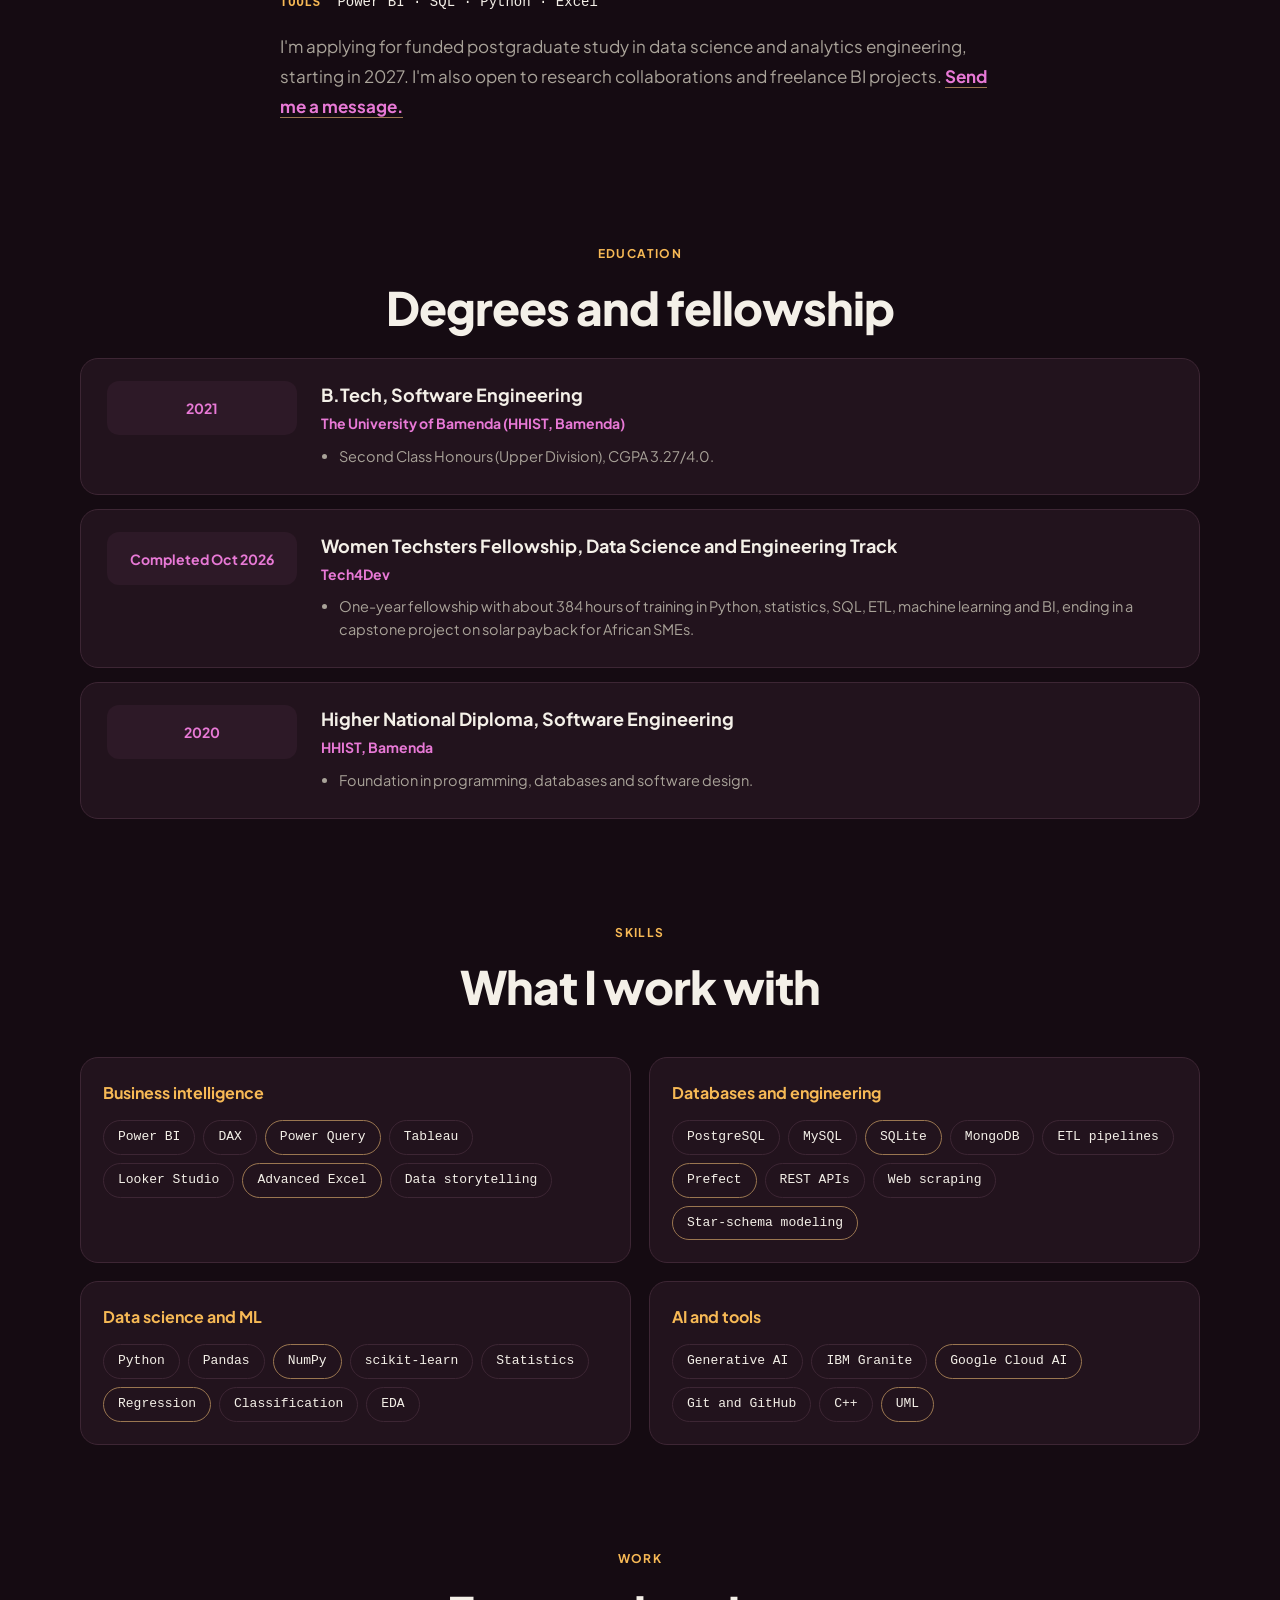
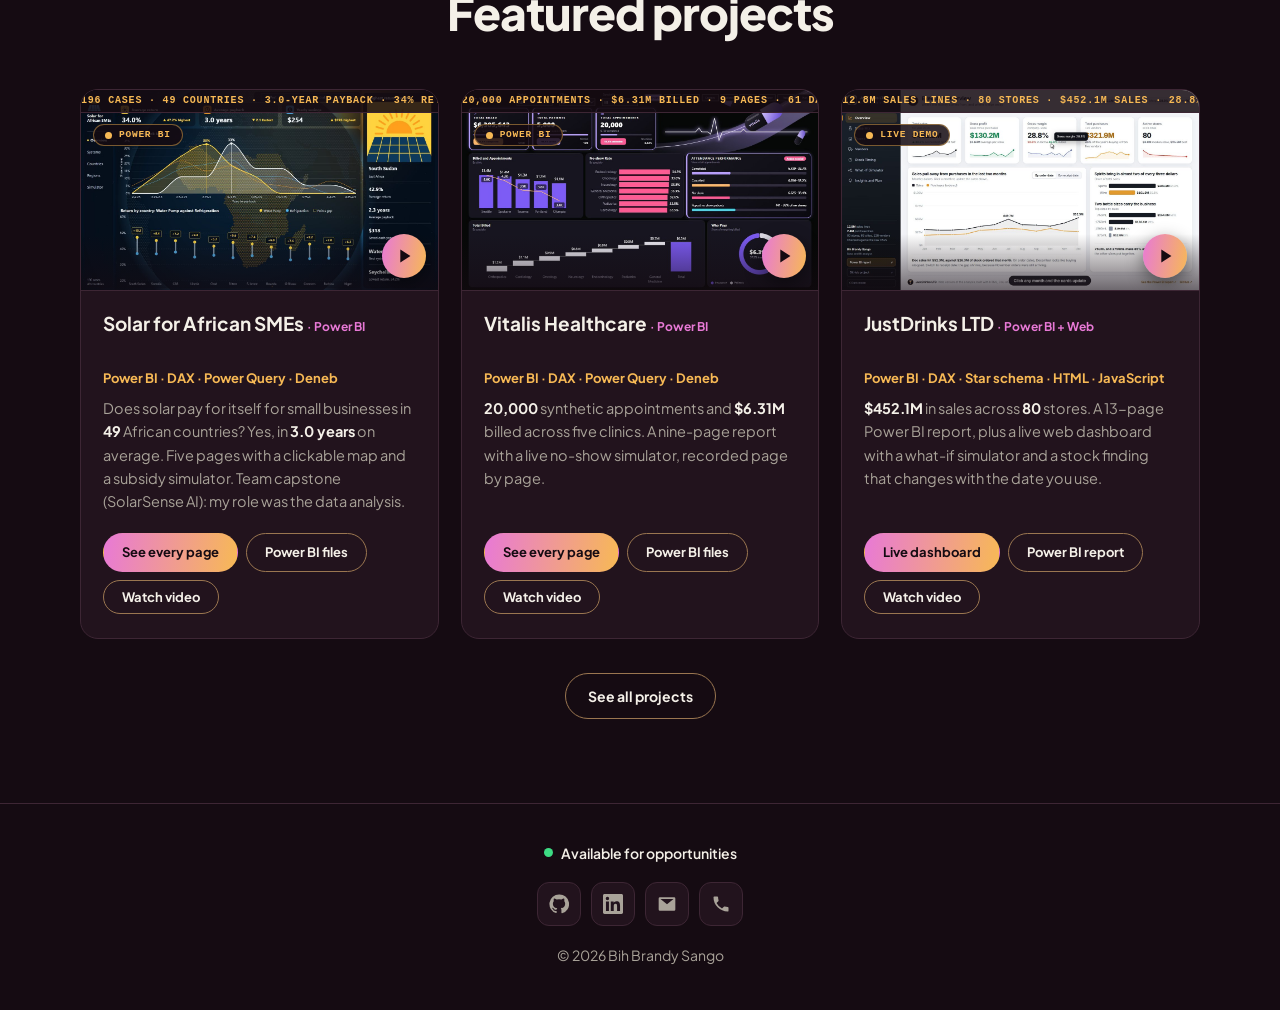
==== commit 1cd56f85: "CRTV shown as a software engineering internship (home, resume page, resume PDF) Co-Authored-By: Clau" ====
--- a/index.html
+++ b/index.html
@@ -77,7 +77,7 @@
     <h2 class="title"><span class="grad">Sales first, then data</span></h2>
     <div class="abtext">
       <p class="lead rv">I'm a business intelligence analyst. I turn a company's sales, stock and invoicing records into Power BI reports the owner can read at a glance.</p>
-      <p class="rv">I started as a software engineer at CRTV Cameroon Radio Television, building Python and SQL tools on a five-person team. Then I moved to the business side. Since 2021 I have supported the CEO and Creative Director of Stanlion Clothing, a US fashion brand, and in 2026 I led business development for a law firm in Cameroon. Working next to sales is why my reports answer the questions sales teams ask.</p>
+      <p class="rv">I started with a software engineering internship at CRTV Cameroon Radio Television, building Python and SQL tools on a five-person team. Then I moved to the business side. Since 2021 I have supported the CEO and Creative Director of Stanlion Clothing, a US fashion brand, and in 2026 I led business development for a law firm in Cameroon. Working next to sales is why my reports answer the questions sales teams ask.</p>
       <p class="rv">At Stanlion I took on the company's sales, inventory and invoicing data. I wrote Python automation that cut manual data entry time by 40%, and built the SQL queries, Excel templates and Power BI dashboards we use to track it. As a freelance business intelligence analyst, I built a Power BI semantic model on 18 months of point-of-sale data for a US fashion retailer, so the owner can see what sells, who buys it and what to restock.</p>
       <p class="rv">In October 2026 I completed the Women Techsters Fellowship (Tech4Dev) in data science and engineering.</p>
       <p class="tl rv"><span>Tools</span> Power BI · SQL · Python · Excel</p>
